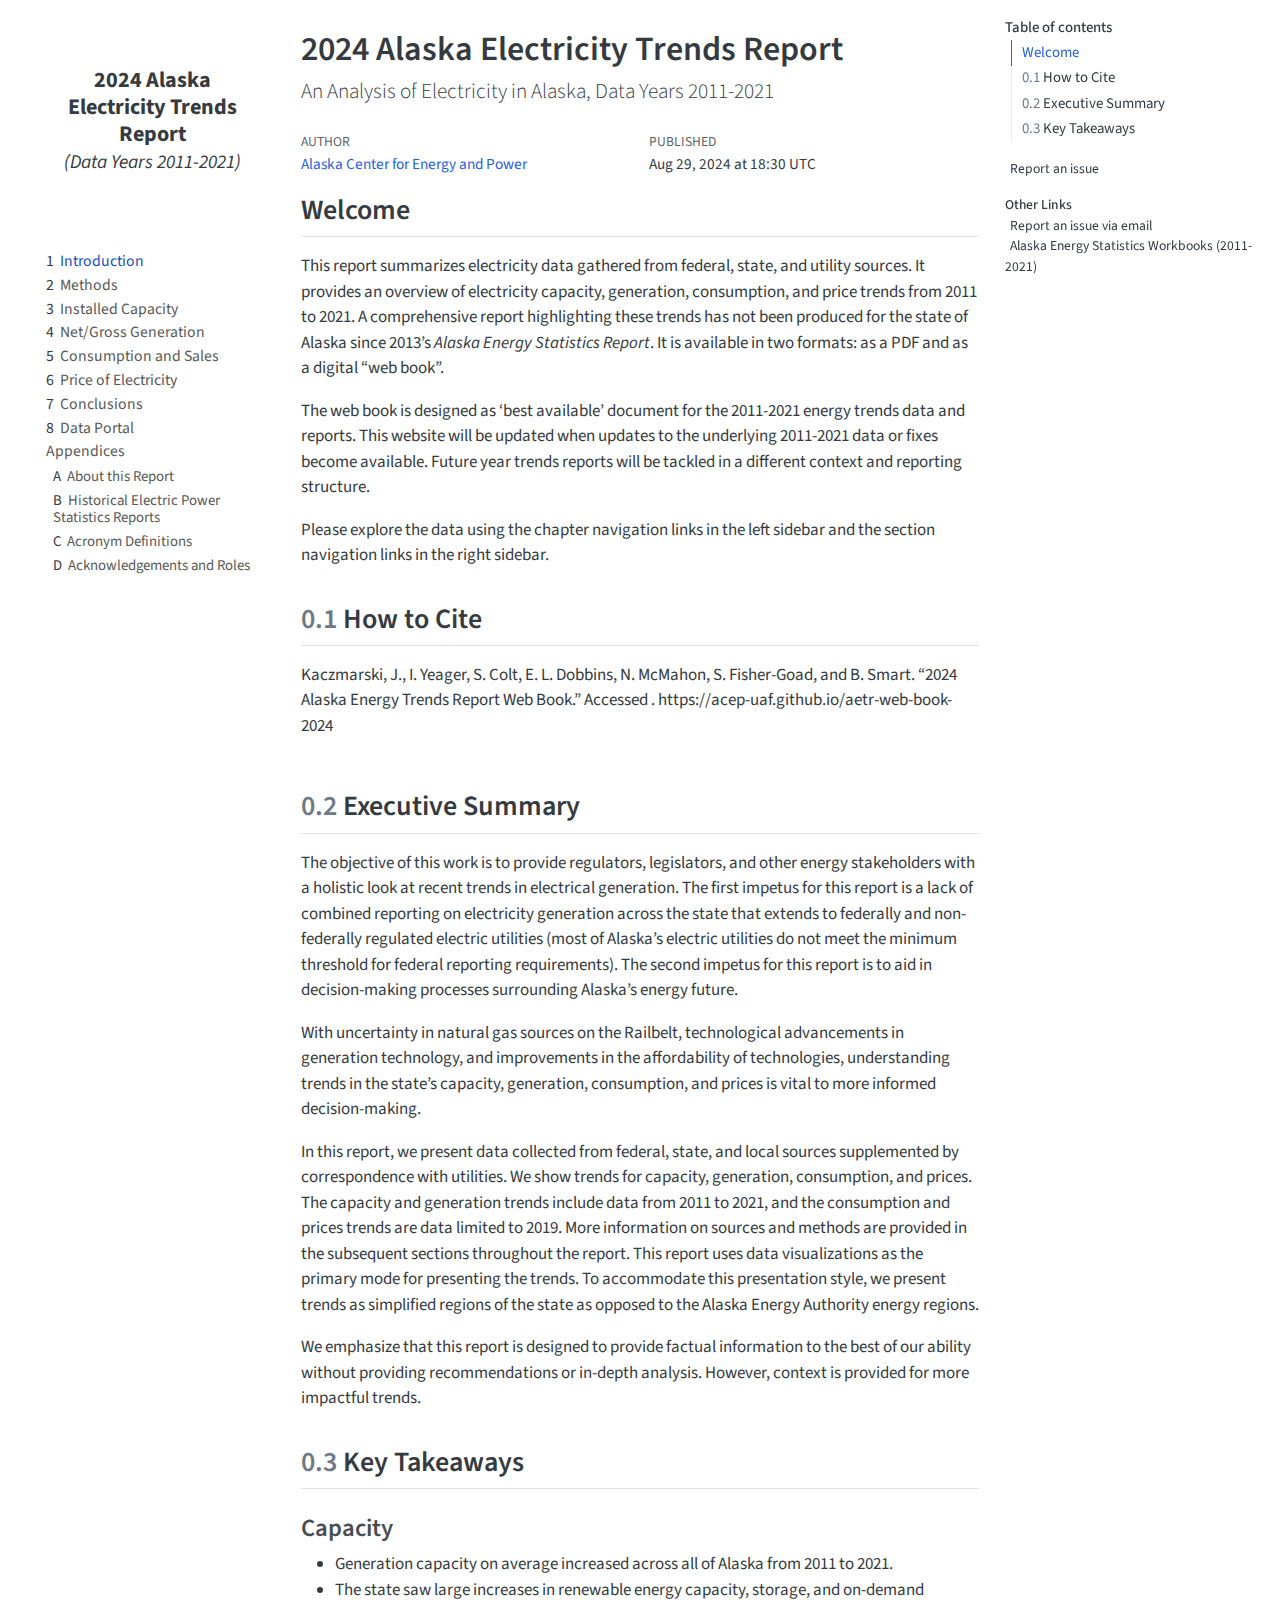
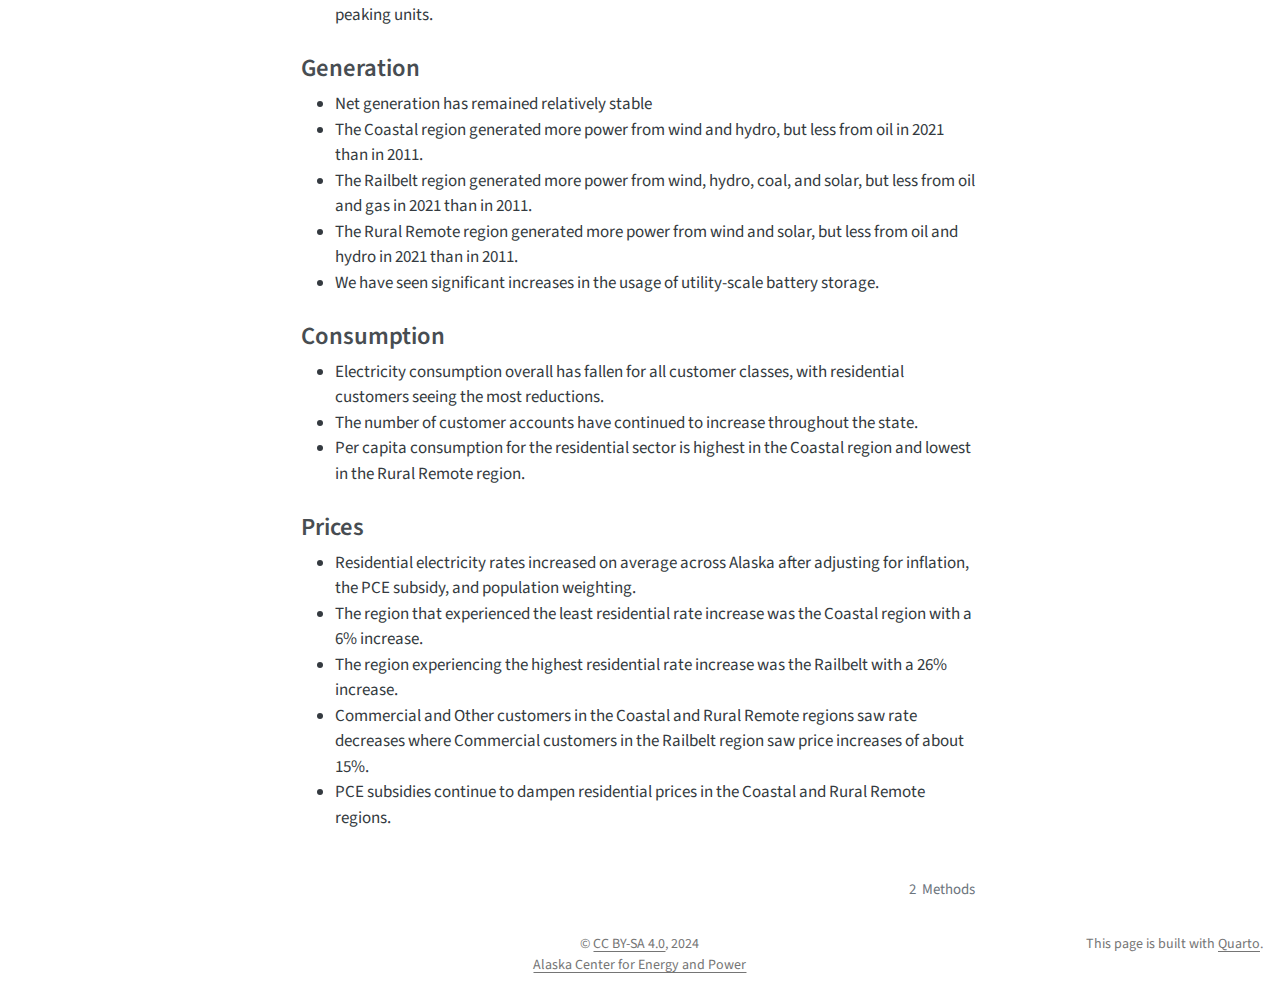
==== index.html @ ed8601ad "Built site for gh-pages" ====
<!DOCTYPE html>
<html xmlns="http://www.w3.org/1999/xhtml" lang="en" xml:lang="en"><head>

<meta charset="utf-8">
<meta name="generator" content="quarto-1.5.57">

<meta name="viewport" content="width=device-width, initial-scale=1.0, user-scalable=yes">

<meta name="author" content="Alaska Center for Energy and Power">

<title>2024 Alaska Electricity Trends Report</title>
<style>
code{white-space: pre-wrap;}
span.smallcaps{font-variant: small-caps;}
div.columns{display: flex; gap: min(4vw, 1.5em);}
div.column{flex: auto; overflow-x: auto;}
div.hanging-indent{margin-left: 1.5em; text-indent: -1.5em;}
ul.task-list{list-style: none;}
ul.task-list li input[type="checkbox"] {
  width: 0.8em;
  margin: 0 0.8em 0.2em -1em; /* quarto-specific, see https://github.com/quarto-dev/quarto-cli/issues/4556 */ 
  vertical-align: middle;
}
/* CSS for syntax highlighting */
pre > code.sourceCode { white-space: pre; position: relative; }
pre > code.sourceCode > span { line-height: 1.25; }
pre > code.sourceCode > span:empty { height: 1.2em; }
.sourceCode { overflow: visible; }
code.sourceCode > span { color: inherit; text-decoration: inherit; }
div.sourceCode { margin: 1em 0; }
pre.sourceCode { margin: 0; }
@media screen {
div.sourceCode { overflow: auto; }
}
@media print {
pre > code.sourceCode { white-space: pre-wrap; }
pre > code.sourceCode > span { display: inline-block; text-indent: -5em; padding-left: 5em; }
}
pre.numberSource code
  { counter-reset: source-line 0; }
pre.numberSource code > span
  { position: relative; left: -4em; counter-increment: source-line; }
pre.numberSource code > span > a:first-child::before
  { content: counter(source-line);
    position: relative; left: -1em; text-align: right; vertical-align: baseline;
    border: none; display: inline-block;
    -webkit-touch-callout: none; -webkit-user-select: none;
    -khtml-user-select: none; -moz-user-select: none;
    -ms-user-select: none; user-select: none;
    padding: 0 4px; width: 4em;
  }
pre.numberSource { margin-left: 3em;  padding-left: 4px; }
div.sourceCode
  {   }
@media screen {
pre > code.sourceCode > span > a:first-child::before { text-decoration: underline; }
}
</style>


<script src="site_libs/quarto-nav/quarto-nav.js"></script>
<script src="site_libs/clipboard/clipboard.min.js"></script>
<script src="site_libs/quarto-search/autocomplete.umd.js"></script>
<script src="site_libs/quarto-search/fuse.min.js"></script>
<script src="site_libs/quarto-search/quarto-search.js"></script>
<meta name="quarto:offset" content="./">
<link href="./methods.html" rel="next">
<script src="site_libs/quarto-html/quarto.js"></script>
<script src="site_libs/quarto-html/popper.min.js"></script>
<script src="site_libs/quarto-html/tippy.umd.min.js"></script>
<script src="site_libs/quarto-html/anchor.min.js"></script>
<link href="site_libs/quarto-html/tippy.css" rel="stylesheet">
<link href="site_libs/quarto-html/quarto-syntax-highlighting.css" rel="stylesheet" id="quarto-text-highlighting-styles">
<script src="site_libs/bootstrap/bootstrap.min.js"></script>
<link href="site_libs/bootstrap/bootstrap-icons.css" rel="stylesheet">
<link href="site_libs/bootstrap/bootstrap.min.css" rel="stylesheet" id="quarto-bootstrap" data-mode="light">
<script id="quarto-search-options" type="application/json">{
  "location": "sidebar",
  "copy-button": false,
  "collapse-after": 3,
  "panel-placement": "start",
  "type": "textbox",
  "limit": 50,
  "keyboard-shortcut": [
    "f",
    "/",
    "s"
  ],
  "show-item-context": false,
  "language": {
    "search-no-results-text": "No results",
    "search-matching-documents-text": "matching documents",
    "search-copy-link-title": "Copy link to search",
    "search-hide-matches-text": "Hide additional matches",
    "search-more-match-text": "more match in this document",
    "search-more-matches-text": "more matches in this document",
    "search-clear-button-title": "Clear",
    "search-text-placeholder": "",
    "search-detached-cancel-button-title": "Cancel",
    "search-submit-button-title": "Submit",
    "search-label": "Search"
  }
}</script>
<script type="module" src="site_libs/quarto-ojs/quarto-ojs-runtime.js"></script>
<link href="site_libs/quarto-ojs/quarto-ojs.css" rel="stylesheet">


<link rel="stylesheet" href="styles.css">
</head>

<body class="nav-sidebar floating">

<div id="quarto-search-results"></div>
  <header id="quarto-header" class="headroom fixed-top">
  <nav class="quarto-secondary-nav">
    <div class="container-fluid d-flex">
      <button type="button" class="quarto-btn-toggle btn" data-bs-toggle="collapse" role="button" data-bs-target=".quarto-sidebar-collapse-item" aria-controls="quarto-sidebar" aria-expanded="false" aria-label="Toggle sidebar navigation" onclick="if (window.quartoToggleHeadroom) { window.quartoToggleHeadroom(); }">
        <i class="bi bi-layout-text-sidebar-reverse"></i>
      </button>
        <nav class="quarto-page-breadcrumbs" aria-label="breadcrumb"><ol class="breadcrumb"><li class="breadcrumb-item"><a href="./index.html"><span class="chapter-number">1</span>&nbsp; <span class="chapter-title">Introduction</span></a></li></ol></nav>
        <a class="flex-grow-1" role="navigation" data-bs-toggle="collapse" data-bs-target=".quarto-sidebar-collapse-item" aria-controls="quarto-sidebar" aria-expanded="false" aria-label="Toggle sidebar navigation" onclick="if (window.quartoToggleHeadroom) { window.quartoToggleHeadroom(); }">      
        </a>
      <button type="button" class="btn quarto-search-button" aria-label="Search" onclick="window.quartoOpenSearch();">
        <i class="bi bi-search"></i>
      </button>
    </div>
  </nav>
</header>
<!-- content -->
<div id="quarto-content" class="quarto-container page-columns page-rows-contents page-layout-article">
<!-- sidebar -->
  <nav id="quarto-sidebar" class="sidebar collapse collapse-horizontal quarto-sidebar-collapse-item sidebar-navigation floating overflow-auto">
    <div class="pt-lg-2 mt-2 text-center sidebar-header sidebar-header-stacked">
      <a href="./index.html" class="sidebar-logo-link">
      <img src="./images/ACEP_gear.png" alt="" class="sidebar-logo py-0 d-lg-inline d-none">
      </a>
    <div class="sidebar-title mb-0 py-0">
      <a href="./"><strong>2024 Alaska Electricity Trends Report</strong><br><small><em>(Data Years 2011-2021)</em></small><br></a> 
        <div class="sidebar-tools-main tools-wide">
    <a href="https://www.uaf.edu/acep/" title="Alaska Center for Energy and Power" class="quarto-navigation-tool px-1" aria-label="Alaska Center for Energy and Power"><i class="bi bi-globe"></i></a>
    <a href="https://github.com/acep-uaf/aetr-web-book-2024" title="Source Code" class="quarto-navigation-tool px-1" aria-label="Source Code"><i class="bi bi-github"></i></a>
    <a href="./2024-Alaska-Electricity-Trends-Report.pdf" title="Download PDF" class="quarto-navigation-tool px-1" aria-label="Download PDF"><i class="bi bi-file-pdf"></i></a>
</div>
    </div>
      </div>
        <div class="mt-2 flex-shrink-0 align-items-center">
        <div class="sidebar-search">
        <div id="quarto-search" class="" title="Search"></div>
        </div>
        </div>
    <div class="sidebar-menu-container"> 
    <ul class="list-unstyled mt-1">
        <li class="sidebar-item">
  <div class="sidebar-item-container"> 
  <a href="./index.html" class="sidebar-item-text sidebar-link active">
 <span class="menu-text"><span class="chapter-number">1</span>&nbsp; <span class="chapter-title">Introduction</span></span></a>
  </div>
</li>
        <li class="sidebar-item">
  <div class="sidebar-item-container"> 
  <a href="./methods.html" class="sidebar-item-text sidebar-link">
 <span class="menu-text"><span class="chapter-number">2</span>&nbsp; <span class="chapter-title">Methods</span></span></a>
  </div>
</li>
        <li class="sidebar-item">
  <div class="sidebar-item-container"> 
  <a href="./capacity.html" class="sidebar-item-text sidebar-link">
 <span class="menu-text"><span class="chapter-number">3</span>&nbsp; <span class="chapter-title">Installed Capacity</span></span></a>
  </div>
</li>
        <li class="sidebar-item">
  <div class="sidebar-item-container"> 
  <a href="./generation.html" class="sidebar-item-text sidebar-link">
 <span class="menu-text"><span class="chapter-number">4</span>&nbsp; <span class="chapter-title">Net/Gross Generation</span></span></a>
  </div>
</li>
        <li class="sidebar-item">
  <div class="sidebar-item-container"> 
  <a href="./consumption.html" class="sidebar-item-text sidebar-link">
 <span class="menu-text"><span class="chapter-number">5</span>&nbsp; <span class="chapter-title">Consumption and Sales</span></span></a>
  </div>
</li>
        <li class="sidebar-item">
  <div class="sidebar-item-container"> 
  <a href="./prices.html" class="sidebar-item-text sidebar-link">
 <span class="menu-text"><span class="chapter-number">6</span>&nbsp; <span class="chapter-title">Price of Electricity</span></span></a>
  </div>
</li>
        <li class="sidebar-item">
  <div class="sidebar-item-container"> 
  <a href="./conclusions.html" class="sidebar-item-text sidebar-link">
 <span class="menu-text"><span class="chapter-number">7</span>&nbsp; <span class="chapter-title">Conclusions</span></span></a>
  </div>
</li>
        <li class="sidebar-item">
  <div class="sidebar-item-container"> 
  <a href="./data.html" class="sidebar-item-text sidebar-link">
 <span class="menu-text"><span class="chapter-number">8</span>&nbsp; <span class="chapter-title">Data Portal</span></span></a>
  </div>
</li>
        <li class="sidebar-item sidebar-item-section">
      <div class="sidebar-item-container"> 
            <a class="sidebar-item-text sidebar-link text-start" data-bs-toggle="collapse" data-bs-target="#quarto-sidebar-section-1" role="navigation" aria-expanded="true">
 <span class="menu-text">Appendices</span></a>
          <a class="sidebar-item-toggle text-start" data-bs-toggle="collapse" data-bs-target="#quarto-sidebar-section-1" role="navigation" aria-expanded="true" aria-label="Toggle section">
            <i class="bi bi-chevron-right ms-2"></i>
          </a> 
      </div>
      <ul id="quarto-sidebar-section-1" class="collapse list-unstyled sidebar-section depth1 show">  
          <li class="sidebar-item">
  <div class="sidebar-item-container"> 
  <a href="./about.html" class="sidebar-item-text sidebar-link">
 <span class="menu-text"><span class="chapter-number">A</span>&nbsp; <span class="chapter-title">About this Report</span></span></a>
  </div>
</li>
          <li class="sidebar-item">
  <div class="sidebar-item-container"> 
  <a href="./historic_reports.html" class="sidebar-item-text sidebar-link">
 <span class="menu-text"><span class="chapter-number">B</span>&nbsp; <span class="chapter-title">Historical Electric Power Statistics Reports</span></span></a>
  </div>
</li>
          <li class="sidebar-item">
  <div class="sidebar-item-container"> 
  <a href="./acronyms.html" class="sidebar-item-text sidebar-link">
 <span class="menu-text"><span class="chapter-number">C</span>&nbsp; <span class="chapter-title">Acronym Definitions</span></span></a>
  </div>
</li>
          <li class="sidebar-item">
  <div class="sidebar-item-container"> 
  <a href="./credits.html" class="sidebar-item-text sidebar-link">
 <span class="menu-text"><span class="chapter-number">D</span>&nbsp; <span class="chapter-title">Acknowledgements and Roles</span></span></a>
  </div>
</li>
      </ul>
  </li>
    </ul>
    </div>
</nav>
<div id="quarto-sidebar-glass" class="quarto-sidebar-collapse-item" data-bs-toggle="collapse" data-bs-target=".quarto-sidebar-collapse-item"></div>
<!-- margin-sidebar -->
    <div id="quarto-margin-sidebar" class="sidebar margin-sidebar">
        <nav id="TOC" role="doc-toc" class="toc-active">
    <h2 id="toc-title">Table of contents</h2>
   
  <ul>
  <li><a href="#welcome" id="toc-welcome" class="nav-link active" data-scroll-target="#welcome">Welcome</a></li>
  <li><a href="#how-to-cite" id="toc-how-to-cite" class="nav-link" data-scroll-target="#how-to-cite"><span class="header-section-number">0.1</span> How to Cite</a></li>
  <li><a href="#executive-summary" id="toc-executive-summary" class="nav-link" data-scroll-target="#executive-summary"><span class="header-section-number">0.2</span> Executive Summary</a></li>
  <li><a href="#key-takeaways" id="toc-key-takeaways" class="nav-link" data-scroll-target="#key-takeaways"><span class="header-section-number">0.3</span> Key Takeaways</a>
  <ul class="collapse">
  <li><a href="#capacity" id="toc-capacity" class="nav-link" data-scroll-target="#capacity">Capacity</a></li>
  <li><a href="#generation" id="toc-generation" class="nav-link" data-scroll-target="#generation">Generation</a></li>
  <li><a href="#consumption" id="toc-consumption" class="nav-link" data-scroll-target="#consumption">Consumption</a></li>
  <li><a href="#prices" id="toc-prices" class="nav-link" data-scroll-target="#prices">Prices</a></li>
  </ul></li>
  </ul>
<div class="toc-actions"><ul><li><a href="https://github.com/acep-uaf/aetr-web-book-2024/issues/new" class="toc-action"><i class="bi bi-github"></i>Report an issue</a></li></ul></div><div class="quarto-other-links"><h2>Other Links</h2><ul><li><a href="mailto:uaf-acep-dcm-support@alaska.edu"><i class="bi bi-envelope-exclamation"></i>Report an issue via email</a></li><li><a href="https://acep-uaf.github.io/ak-energy-statistics-2011_2021/"><i class="bi bi-bi-file-spreadsheet"></i>Alaska Energy Statistics Workbooks (2011-2021)</a></li></ul></div></nav>
    </div>
<!-- main -->
<main class="content" id="quarto-document-content">

<header id="title-block-header" class="quarto-title-block default">
<div class="quarto-title">
<h1 class="title">2024 Alaska Electricity Trends Report</h1>
<p class="subtitle lead">An Analysis of Electricity in Alaska, Data Years 2011-2021</p>
</div>



<div class="quarto-title-meta">

    <div>
    <div class="quarto-title-meta-heading">Author</div>
    <div class="quarto-title-meta-contents">
             <p><a href="https://www.uaf.edu/acep/">Alaska Center for Energy and Power</a> </p>
          </div>
  </div>
    
    <div>
    <div class="quarto-title-meta-heading">Published</div>
    <div class="quarto-title-meta-contents">
      <p class="date">Aug 29, 2024 at 18:30 UTC</p>
    </div>
  </div>
  
    
  </div>
  


</header>


<section id="welcome" class="level2 unnumbered">
<h2 class="unnumbered anchored" data-anchor-id="welcome">Welcome</h2>
<p>This report summarizes electricity data gathered from federal, state, and utility sources. It provides an overview of electricity capacity, generation, consumption, and price trends from 2011 to 2021. A comprehensive report highlighting these trends has not been produced for the state of Alaska since 2013’s <em>Alaska Energy Statistics Report</em>. It is available in two formats: as a PDF and as a digital “web book”.</p>
<p>The web book is designed as ‘best available’ document for the 2011-2021 energy trends data and reports. This website will be updated when updates to the underlying 2011-2021 data or fixes become available. Future year trends reports will be tackled in a different context and reporting structure.</p>
<p>Please explore the data using the chapter navigation links in the left sidebar and the section navigation links in the right sidebar.</p>
</section>
<section id="how-to-cite" class="level2" data-number="0.1">
<h2 data-number="0.1" class="anchored" data-anchor-id="how-to-cite"><span class="header-section-number">0.1</span> How to Cite</h2>
<p>Kaczmarski, J., I. Yeager, S. Colt, E. L. Dobbins, N. McMahon, S. Fisher-Goad, and B. Smart. “2024 Alaska Energy Trends Report Web Book.” Accessed <span><span id="ojs-element-id-1"></span>.</span> https://acep-uaf.github.io/aetr-web-book-2024</p>
<div class="cell">
<div class="sourceCode cell-code hidden" id="cb1" data-startfrom="35" data-source-offset="-24"><pre class="sourceCode js code-with-copy"><code class="sourceCode javascript" style="counter-reset: source-line 34;"><span id="cb1-35"><a href="#cb1-35" aria-hidden="true" tabindex="-1"></a>date <span class="op">=</span> <span class="kw">new</span> <span class="bu">Date</span>()<span class="op">;</span></span>
<span id="cb1-36"><a href="#cb1-36" aria-hidden="true" tabindex="-1"></a>day <span class="op">=</span> date<span class="op">.</span><span class="fu">getDate</span>()<span class="op">;</span></span>
<span id="cb1-37"><a href="#cb1-37" aria-hidden="true" tabindex="-1"></a>month <span class="op">=</span> date<span class="op">.</span><span class="fu">toLocaleString</span>(<span class="st">'default'</span><span class="op">,</span> { <span class="dt">month</span><span class="op">:</span> <span class="st">'long'</span> })<span class="op">;</span></span>
<span id="cb1-38"><a href="#cb1-38" aria-hidden="true" tabindex="-1"></a>year <span class="op">=</span> date<span class="op">.</span><span class="fu">getFullYear</span>()<span class="op">;</span></span>
<span id="cb1-39"><a href="#cb1-39" aria-hidden="true" tabindex="-1"></a>month_2digit <span class="op">=</span> (date<span class="op">.</span><span class="fu">getMonth</span>() <span class="op">+</span> <span class="dv">1</span>)<span class="op">.</span><span class="fu">toString</span>()<span class="op">.</span><span class="fu">padStart</span>(<span class="dv">2</span><span class="op">,</span> <span class="st">"0"</span>)<span class="op">;</span></span>
<span id="cb1-40"><a href="#cb1-40" aria-hidden="true" tabindex="-1"></a>day_2digit   <span class="op">=</span> date<span class="op">.</span><span class="fu">getDate</span>()<span class="op">.</span><span class="fu">toString</span>()<span class="op">.</span><span class="fu">padStart</span>(<span class="dv">2</span><span class="op">,</span> <span class="st">"0"</span>)<span class="op">;</span></span>
<span id="cb1-41"><a href="#cb1-41" aria-hidden="true" tabindex="-1"></a></span>
<span id="cb1-42"><a href="#cb1-42" aria-hidden="true" tabindex="-1"></a>currentDate <span class="op">=</span> <span class="vs">`</span><span class="sc">${</span>month<span class="sc">}</span><span class="vs"> </span><span class="sc">${</span>day<span class="sc">}</span><span class="vs">, </span><span class="sc">${</span>year<span class="sc">}</span><span class="vs">`</span></span>
<span id="cb1-43"><a href="#cb1-43" aria-hidden="true" tabindex="-1"></a></span>
<span id="cb1-44"><a href="#cb1-44" aria-hidden="true" tabindex="-1"></a><span class="co">// build a button</span></span>
<span id="cb1-45"><a href="#cb1-45" aria-hidden="true" tabindex="-1"></a>citation_button <span class="op">=</span> (blob<span class="op">,</span> filename <span class="op">=</span> <span class="st">'test.bib'</span><span class="op">,</span> displayname) <span class="kw">=&gt;</span> {</span>
<span id="cb1-46"><a href="#cb1-46" aria-hidden="true" tabindex="-1"></a>  <span class="kw">const</span> button <span class="op">=</span> DOM<span class="op">.</span><span class="fu">download</span>(</span>
<span id="cb1-47"><a href="#cb1-47" aria-hidden="true" tabindex="-1"></a>    blob<span class="op">,</span></span>
<span id="cb1-48"><a href="#cb1-48" aria-hidden="true" tabindex="-1"></a>    filename<span class="op">,</span></span>
<span id="cb1-49"><a href="#cb1-49" aria-hidden="true" tabindex="-1"></a>    <span class="vs">`</span><span class="sc">${</span>displayname<span class="sc">}</span><span class="vs">`</span></span>
<span id="cb1-50"><a href="#cb1-50" aria-hidden="true" tabindex="-1"></a>  )<span class="op">;</span></span>
<span id="cb1-51"><a href="#cb1-51" aria-hidden="true" tabindex="-1"></a>  <span class="cf">return</span> button<span class="op">;</span></span>
<span id="cb1-52"><a href="#cb1-52" aria-hidden="true" tabindex="-1"></a>}</span>
<span id="cb1-53"><a href="#cb1-53" aria-hidden="true" tabindex="-1"></a></span>
<span id="cb1-54"><a href="#cb1-54" aria-hidden="true" tabindex="-1"></a><span class="co">// BibLaTeX content</span></span>
<span id="cb1-55"><a href="#cb1-55" aria-hidden="true" tabindex="-1"></a>biblatexContent <span class="op">=</span> </span>
<span id="cb1-56"><a href="#cb1-56" aria-hidden="true" tabindex="-1"></a><span class="vs">`@online{aetr_web_book_2024,</span></span>
<span id="cb1-57"><a href="#cb1-57" aria-hidden="true" tabindex="-1"></a><span class="vs">    author = {Jesse Kaczmarski and Ian Yeager and Steve Colt and Elizabeth L. Dobbins and Neil McMahon and Sara Fisher-Goad and Brittany Smart},</span></span>
<span id="cb1-58"><a href="#cb1-58" aria-hidden="true" tabindex="-1"></a><span class="vs">    title = {{2024 Alaska Electricity Trends Report}},</span></span>
<span id="cb1-59"><a href="#cb1-59" aria-hidden="true" tabindex="-1"></a><span class="vs">    year = 2024,</span></span>
<span id="cb1-60"><a href="#cb1-60" aria-hidden="true" tabindex="-1"></a><span class="vs">    url = {https://acep-uaf.github.io/aetr-web-book-2024/},</span></span>
<span id="cb1-61"><a href="#cb1-61" aria-hidden="true" tabindex="-1"></a><span class="vs">    urldate = {</span><span class="sc">${</span>year<span class="sc">}</span><span class="vs">-</span><span class="sc">${</span>month_2digit<span class="sc">}</span><span class="vs">-</span><span class="sc">${</span>day_2digit<span class="sc">}</span><span class="vs">}</span></span>
<span id="cb1-62"><a href="#cb1-62" aria-hidden="true" tabindex="-1"></a><span class="vs">}`</span></span>
<span id="cb1-63"><a href="#cb1-63" aria-hidden="true" tabindex="-1"></a></span>
<span id="cb1-64"><a href="#cb1-64" aria-hidden="true" tabindex="-1"></a>risContent <span class="op">=</span> </span>
<span id="cb1-65"><a href="#cb1-65" aria-hidden="true" tabindex="-1"></a><span class="vs">`TY  - ELEC</span></span>
<span id="cb1-66"><a href="#cb1-66" aria-hidden="true" tabindex="-1"></a><span class="vs">AU  - Kaczmarski,Jesse</span></span>
<span id="cb1-67"><a href="#cb1-67" aria-hidden="true" tabindex="-1"></a><span class="vs">AU  - Yeager,Ian</span></span>
<span id="cb1-68"><a href="#cb1-68" aria-hidden="true" tabindex="-1"></a><span class="vs">AU  - Colt,Steve</span></span>
<span id="cb1-69"><a href="#cb1-69" aria-hidden="true" tabindex="-1"></a><span class="vs">AU  - Dobbins,Elizabeth L.</span></span>
<span id="cb1-70"><a href="#cb1-70" aria-hidden="true" tabindex="-1"></a><span class="vs">AU  - McMahon,Neil</span></span>
<span id="cb1-71"><a href="#cb1-71" aria-hidden="true" tabindex="-1"></a><span class="vs">AU  - Fisher-Goad,Sara</span></span>
<span id="cb1-72"><a href="#cb1-72" aria-hidden="true" tabindex="-1"></a><span class="vs">AU  - Smart,Brittany</span></span>
<span id="cb1-73"><a href="#cb1-73" aria-hidden="true" tabindex="-1"></a><span class="vs">TI  - 2024 Alaska Electricity Trends Report</span></span>
<span id="cb1-74"><a href="#cb1-74" aria-hidden="true" tabindex="-1"></a><span class="vs">PY  - 2024</span></span>
<span id="cb1-75"><a href="#cb1-75" aria-hidden="true" tabindex="-1"></a><span class="vs">DA  - {</span><span class="sc">${</span>year<span class="sc">}</span><span class="vs">-</span><span class="sc">${</span>month_2digit<span class="sc">}</span><span class="vs">-</span><span class="sc">${</span>day_2digit<span class="sc">}</span><span class="vs">}</span></span>
<span id="cb1-76"><a href="#cb1-76" aria-hidden="true" tabindex="-1"></a><span class="vs">UR  - https://acep-uaf.github.io/aetr-web-book-2024/</span></span>
<span id="cb1-77"><a href="#cb1-77" aria-hidden="true" tabindex="-1"></a><span class="vs">N1  - Accessed on </span><span class="sc">${</span>currentDate<span class="sc">}</span></span>
<span id="cb1-78"><a href="#cb1-78" aria-hidden="true" tabindex="-1"></a><span class="vs">ER  -`</span></span>
<span id="cb1-79"><a href="#cb1-79" aria-hidden="true" tabindex="-1"></a></span>
<span id="cb1-80"><a href="#cb1-80" aria-hidden="true" tabindex="-1"></a><span class="co">// Create the blobs</span></span>
<span id="cb1-81"><a href="#cb1-81" aria-hidden="true" tabindex="-1"></a>biblatex_blob <span class="op">=</span> <span class="kw">new</span> <span class="bu">Blob</span>([biblatexContent]<span class="op">,</span> { <span class="dt">type</span><span class="op">:</span> <span class="st">'text/plain'</span> })<span class="op">;</span> </span>
<span id="cb1-82"><a href="#cb1-82" aria-hidden="true" tabindex="-1"></a>ris_blob <span class="op">=</span> <span class="kw">new</span> <span class="bu">Blob</span>([risContent]<span class="op">,</span> { <span class="dt">type</span><span class="op">:</span> <span class="st">'text/plain'</span> })<span class="op">;</span> </span>
<span id="cb1-83"><a href="#cb1-83" aria-hidden="true" tabindex="-1"></a></span>
<span id="cb1-84"><a href="#cb1-84" aria-hidden="true" tabindex="-1"></a><span class="co">// Insert blobs into buttons</span></span>
<span id="cb1-85"><a href="#cb1-85" aria-hidden="true" tabindex="-1"></a><span class="fu">citation_button</span>(biblatex_blob<span class="op">,</span> <span class="st">'aetr_web_book_2024.bib'</span><span class="op">,</span> <span class="st">'BibLaTeX'</span>)<span class="op">;</span></span></code><button title="Copy to Clipboard" class="code-copy-button"><i class="bi"></i></button></pre></div>
<div class="cell-output cell-output-display">
<div>
<div id="ojs-cell-1-1" data-nodetype="declaration">

</div>
</div>
</div>
<div class="cell-output cell-output-display">
<div>
<div id="ojs-cell-1-2" data-nodetype="declaration">

</div>
</div>
</div>
<div class="cell-output cell-output-display">
<div>
<div id="ojs-cell-1-3" data-nodetype="declaration">

</div>
</div>
</div>
<div class="cell-output cell-output-display">
<div>
<div id="ojs-cell-1-4" data-nodetype="declaration">

</div>
</div>
</div>
<div class="cell-output cell-output-display">
<div>
<div id="ojs-cell-1-5" data-nodetype="declaration">

</div>
</div>
</div>
<div class="cell-output cell-output-display">
<div>
<div id="ojs-cell-1-6" data-nodetype="declaration">

</div>
</div>
</div>
<div class="cell-output cell-output-display">
<div>
<div id="ojs-cell-1-7" data-nodetype="declaration">

</div>
</div>
</div>
<div class="cell-output cell-output-display">
<div>
<div id="ojs-cell-1-8" data-nodetype="declaration">

</div>
</div>
</div>
<div class="cell-output cell-output-display">
<div>
<div id="ojs-cell-1-9" data-nodetype="declaration">

</div>
</div>
</div>
<div class="cell-output cell-output-display">
<div>
<div id="ojs-cell-1-10" data-nodetype="declaration">

</div>
</div>
</div>
<div class="cell-output cell-output-display">
<div>
<div id="ojs-cell-1-11" data-nodetype="declaration">

</div>
</div>
</div>
<div class="cell-output cell-output-display">
<div>
<div id="ojs-cell-1-12" data-nodetype="declaration">

</div>
</div>
</div>
<div class="cell-output cell-output-display">
<div>
<div id="ojs-cell-1-13" data-nodetype="expression">

</div>
</div>
</div>
<div class="sourceCode cell-code hidden" id="cb2" data-startfrom="86" data-source-offset="-1525"><pre class="sourceCode js code-with-copy"><code class="sourceCode javascript" style="counter-reset: source-line 85;"><span id="cb2-86"><a href="#cb2-86" aria-hidden="true" tabindex="-1"></a><span class="fu">citation_button</span>(ris_blob<span class="op">,</span> <span class="st">'aetr_web_book_2024.ris'</span><span class="op">,</span> <span class="st">'RIS'</span>)<span class="op">;</span></span></code><button title="Copy to Clipboard" class="code-copy-button"><i class="bi"></i></button></pre></div>
<div class="cell-output cell-output-display">
<div>
<div id="ojs-cell-1-14" data-nodetype="expression">

</div>
</div>
</div>
</div>
</section>
<section id="executive-summary" class="level2" data-number="0.2">
<h2 data-number="0.2" class="anchored" data-anchor-id="executive-summary"><span class="header-section-number">0.2</span> Executive Summary</h2>
<p>The objective of this work is to provide regulators, legislators, and other energy stakeholders with a holistic look at recent trends in electrical generation. The first impetus for this report is a lack of combined reporting on electricity generation across the state that extends to federally and non-federally regulated electric utilities (most of Alaska’s electric utilities do not meet the minimum threshold for federal reporting requirements). The second impetus for this report is to aid in decision-making processes surrounding Alaska’s energy future.</p>
<p>With uncertainty in natural gas sources on the Railbelt, technological advancements in generation technology, and improvements in the affordability of technologies, understanding trends in the state’s capacity, generation, consumption, and prices is vital to more informed decision-making.</p>
<p>In this report, we present data collected from federal, state, and local sources supplemented by correspondence with utilities. We show trends for capacity, generation, consumption, and prices. The capacity and generation trends include data from 2011 to 2021, and the consumption and prices trends are data limited to 2019. More information on sources and methods are provided in the subsequent sections throughout the report. This report uses data visualizations as the primary mode for presenting the trends. To accommodate this presentation style, we present trends as simplified regions of the state as opposed to the Alaska Energy Authority energy regions.</p>
<p>We emphasize that this report is designed to provide factual information to the best of our ability without providing recommendations or in-depth analysis. However, context is provided for more impactful trends.</p>
</section>
<section id="key-takeaways" class="level2" data-number="0.3">
<h2 data-number="0.3" class="anchored" data-anchor-id="key-takeaways"><span class="header-section-number">0.3</span> Key Takeaways</h2>
<section id="capacity" class="level3">
<h3 class="anchored" data-anchor-id="capacity">Capacity</h3>
<ul>
<li>Generation capacity on average increased across all of Alaska from 2011 to 2021.</li>
<li>The state saw large increases in renewable energy capacity, storage, and on-demand peaking units.</li>
</ul>
</section>
<section id="generation" class="level3">
<h3 class="anchored" data-anchor-id="generation">Generation</h3>
<ul>
<li>Net generation has remained relatively stable</li>
<li>The Coastal region generated more power from wind and hydro, but less from oil in 2021 than in 2011.</li>
<li>The Railbelt region generated more power from wind, hydro, coal, and solar, but less from oil and gas in 2021 than in 2011.</li>
<li>The Rural Remote region generated more power from wind and solar, but less from oil and hydro in 2021 than in 2011.</li>
<li>We have seen significant increases in the usage of utility-scale battery storage.</li>
</ul>
</section>
<section id="consumption" class="level3">
<h3 class="anchored" data-anchor-id="consumption">Consumption</h3>
<ul>
<li>Electricity consumption overall has fallen for all customer classes, with residential customers seeing the most reductions.</li>
<li>The number of customer accounts have continued to increase throughout the state.</li>
<li>Per capita consumption for the residential sector is highest in the Coastal region and lowest in the Rural Remote region.</li>
</ul>
</section>
<section id="prices" class="level3">
<h3 class="anchored" data-anchor-id="prices">Prices</h3>
<ul>
<li>Residential electricity rates increased on average across Alaska after adjusting for inflation, the PCE subsidy, and population weighting.</li>
<li>The region that experienced the least residential rate increase was the Coastal region with a 6% increase.</li>
<li>The region experiencing the highest residential rate increase was the Railbelt with a 26% increase.</li>
<li>Commercial and Other customers in the Coastal and Rural Remote regions saw rate decreases where Commercial customers in the Railbelt region saw price increases of about 15%.</li>
<li>PCE subsidies continue to dampen residential prices in the Coastal and Rural Remote regions.</li>
</ul>


<div class="ojs-auto-generated hidden">
<script type="ojs-module-contents">
eyJjb250ZW50cyI6WyAgeyJtZXRob2ROYW1lIjoiaW50ZXJwcmV0IiwiaW5saW5lIjoidHJ1ZSIsInNvdXJjZSI6Imh0bC5odG1sYDxzcGFuPiR7Y3VycmVudERhdGV9PC9zcGFuPmAiLCAiY2VsbE5hbWUiOiJvanMtZWxlbWVudC1pZC0xIn1dfQ==
</script>
</div>
</section>
</section>

</main> <!-- /main -->
<script type="ojs-module-contents">
[base64]
</script>
<script type="module">
if (window.location.protocol === "file:") { alert("The OJS runtime does not work with file:// URLs. Please use a web server to view this document."); }
window._ojs.paths.runtimeToDoc = "../..";
window._ojs.paths.runtimeToRoot = "../..";
window._ojs.paths.docToRoot = "";
window._ojs.selfContained = false;
window._ojs.runtime.interpretFromScriptTags();
</script>
<script id="quarto-html-after-body" type="application/javascript">
window.document.addEventListener("DOMContentLoaded", function (event) {
  const toggleBodyColorMode = (bsSheetEl) => {
    const mode = bsSheetEl.getAttribute("data-mode");
    const bodyEl = window.document.querySelector("body");
    if (mode === "dark") {
      bodyEl.classList.add("quarto-dark");
      bodyEl.classList.remove("quarto-light");
    } else {
      bodyEl.classList.add("quarto-light");
      bodyEl.classList.remove("quarto-dark");
    }
  }
  const toggleBodyColorPrimary = () => {
    const bsSheetEl = window.document.querySelector("link#quarto-bootstrap");
    if (bsSheetEl) {
      toggleBodyColorMode(bsSheetEl);
    }
  }
  toggleBodyColorPrimary();  
  const icon = "";
  const anchorJS = new window.AnchorJS();
  anchorJS.options = {
    placement: 'right',
    icon: icon
  };
  anchorJS.add('.anchored');
  const isCodeAnnotation = (el) => {
    for (const clz of el.classList) {
      if (clz.startsWith('code-annotation-')) {                     
        return true;
      }
    }
    return false;
  }
  const onCopySuccess = function(e) {
    // button target
    const button = e.trigger;
    // don't keep focus
    button.blur();
    // flash "checked"
    button.classList.add('code-copy-button-checked');
    var currentTitle = button.getAttribute("title");
    button.setAttribute("title", "Copied!");
    let tooltip;
    if (window.bootstrap) {
      button.setAttribute("data-bs-toggle", "tooltip");
      button.setAttribute("data-bs-placement", "left");
      button.setAttribute("data-bs-title", "Copied!");
      tooltip = new bootstrap.Tooltip(button, 
        { trigger: "manual", 
          customClass: "code-copy-button-tooltip",
          offset: [0, -8]});
      tooltip.show();    
    }
    setTimeout(function() {
      if (tooltip) {
        tooltip.hide();
        button.removeAttribute("data-bs-title");
        button.removeAttribute("data-bs-toggle");
        button.removeAttribute("data-bs-placement");
      }
      button.setAttribute("title", currentTitle);
      button.classList.remove('code-copy-button-checked');
    }, 1000);
    // clear code selection
    e.clearSelection();
  }
  const getTextToCopy = function(trigger) {
      const codeEl = trigger.previousElementSibling.cloneNode(true);
      for (const childEl of codeEl.children) {
        if (isCodeAnnotation(childEl)) {
          childEl.remove();
        }
      }
      return codeEl.innerText;
  }
  const clipboard = new window.ClipboardJS('.code-copy-button:not([data-in-quarto-modal])', {
    text: getTextToCopy
  });
  clipboard.on('success', onCopySuccess);
  if (window.document.getElementById('quarto-embedded-source-code-modal')) {
    // For code content inside modals, clipBoardJS needs to be initialized with a container option
    // TODO: Check when it could be a function (https://github.com/zenorocha/clipboard.js/issues/860)
    const clipboardModal = new window.ClipboardJS('.code-copy-button[data-in-quarto-modal]', {
      text: getTextToCopy,
      container: window.document.getElementById('quarto-embedded-source-code-modal')
    });
    clipboardModal.on('success', onCopySuccess);
  }
    var localhostRegex = new RegExp(/^(?:http|https):\/\/localhost\:?[0-9]*\//);
    var mailtoRegex = new RegExp(/^mailto:/);
      var filterRegex = new RegExp("https:\/\/acep-uaf\.github\.io\/aetr-web-book-2024\/");
    var isInternal = (href) => {
        return filterRegex.test(href) || localhostRegex.test(href) || mailtoRegex.test(href);
    }
    // Inspect non-navigation links and adorn them if external
 	var links = window.document.querySelectorAll('a[href]:not(.nav-link):not(.navbar-brand):not(.toc-action):not(.sidebar-link):not(.sidebar-item-toggle):not(.pagination-link):not(.no-external):not([aria-hidden]):not(.dropdown-item):not(.quarto-navigation-tool):not(.about-link)');
    for (var i=0; i<links.length; i++) {
      const link = links[i];
      if (!isInternal(link.href)) {
        // undo the damage that might have been done by quarto-nav.js in the case of
        // links that we want to consider external
        if (link.dataset.originalHref !== undefined) {
          link.href = link.dataset.originalHref;
        }
      }
    }
  function tippyHover(el, contentFn, onTriggerFn, onUntriggerFn) {
    const config = {
      allowHTML: true,
      maxWidth: 500,
      delay: 100,
      arrow: false,
      appendTo: function(el) {
          return el.parentElement;
      },
      interactive: true,
      interactiveBorder: 10,
      theme: 'quarto',
      placement: 'bottom-start',
    };
    if (contentFn) {
      config.content = contentFn;
    }
    if (onTriggerFn) {
      config.onTrigger = onTriggerFn;
    }
    if (onUntriggerFn) {
      config.onUntrigger = onUntriggerFn;
    }
    window.tippy(el, config); 
  }
  const noterefs = window.document.querySelectorAll('a[role="doc-noteref"]');
  for (var i=0; i<noterefs.length; i++) {
    const ref = noterefs[i];
    tippyHover(ref, function() {
      // use id or data attribute instead here
      let href = ref.getAttribute('data-footnote-href') || ref.getAttribute('href');
      try { href = new URL(href).hash; } catch {}
      const id = href.replace(/^#\/?/, "");
      const note = window.document.getElementById(id);
      if (note) {
        return note.innerHTML;
      } else {
        return "";
      }
    });
  }
  const xrefs = window.document.querySelectorAll('a.quarto-xref');
  const processXRef = (id, note) => {
    // Strip column container classes
    const stripColumnClz = (el) => {
      el.classList.remove("page-full", "page-columns");
      if (el.children) {
        for (const child of el.children) {
          stripColumnClz(child);
        }
      }
    }
    stripColumnClz(note)
    if (id === null || id.startsWith('sec-')) {
      // Special case sections, only their first couple elements
      const container = document.createElement("div");
      if (note.children && note.children.length > 2) {
        container.appendChild(note.children[0].cloneNode(true));
        for (let i = 1; i < note.children.length; i++) {
          const child = note.children[i];
          if (child.tagName === "P" && child.innerText === "") {
            continue;
          } else {
            container.appendChild(child.cloneNode(true));
            break;
          }
        }
        if (window.Quarto?.typesetMath) {
          window.Quarto.typesetMath(container);
        }
        return container.innerHTML
      } else {
        if (window.Quarto?.typesetMath) {
          window.Quarto.typesetMath(note);
        }
        return note.innerHTML;
      }
    } else {
      // Remove any anchor links if they are present
      const anchorLink = note.querySelector('a.anchorjs-link');
      if (anchorLink) {
        anchorLink.remove();
      }
      if (window.Quarto?.typesetMath) {
        window.Quarto.typesetMath(note);
      }
      // TODO in 1.5, we should make sure this works without a callout special case
      if (note.classList.contains("callout")) {
        return note.outerHTML;
      } else {
        return note.innerHTML;
      }
    }
  }
  for (var i=0; i<xrefs.length; i++) {
    const xref = xrefs[i];
    tippyHover(xref, undefined, function(instance) {
      instance.disable();
      let url = xref.getAttribute('href');
      let hash = undefined; 
      if (url.startsWith('#')) {
        hash = url;
      } else {
        try { hash = new URL(url).hash; } catch {}
      }
      if (hash) {
        const id = hash.replace(/^#\/?/, "");
        const note = window.document.getElementById(id);
        if (note !== null) {
          try {
            const html = processXRef(id, note.cloneNode(true));
            instance.setContent(html);
          } finally {
            instance.enable();
            instance.show();
          }
        } else {
          // See if we can fetch this
          fetch(url.split('#')[0])
          .then(res => res.text())
          .then(html => {
            const parser = new DOMParser();
            const htmlDoc = parser.parseFromString(html, "text/html");
            const note = htmlDoc.getElementById(id);
            if (note !== null) {
              const html = processXRef(id, note);
              instance.setContent(html);
            } 
          }).finally(() => {
            instance.enable();
            instance.show();
          });
        }
      } else {
        // See if we can fetch a full url (with no hash to target)
        // This is a special case and we should probably do some content thinning / targeting
        fetch(url)
        .then(res => res.text())
        .then(html => {
          const parser = new DOMParser();
          const htmlDoc = parser.parseFromString(html, "text/html");
          const note = htmlDoc.querySelector('main.content');
          if (note !== null) {
            // This should only happen for chapter cross references
            // (since there is no id in the URL)
            // remove the first header
            if (note.children.length > 0 && note.children[0].tagName === "HEADER") {
              note.children[0].remove();
            }
            const html = processXRef(null, note);
            instance.setContent(html);
          } 
        }).finally(() => {
          instance.enable();
          instance.show();
        });
      }
    }, function(instance) {
    });
  }
      let selectedAnnoteEl;
      const selectorForAnnotation = ( cell, annotation) => {
        let cellAttr = 'data-code-cell="' + cell + '"';
        let lineAttr = 'data-code-annotation="' +  annotation + '"';
        const selector = 'span[' + cellAttr + '][' + lineAttr + ']';
        return selector;
      }
      const selectCodeLines = (annoteEl) => {
        const doc = window.document;
        const targetCell = annoteEl.getAttribute("data-target-cell");
        const targetAnnotation = annoteEl.getAttribute("data-target-annotation");
        const annoteSpan = window.document.querySelector(selectorForAnnotation(targetCell, targetAnnotation));
        const lines = annoteSpan.getAttribute("data-code-lines").split(",");
        const lineIds = lines.map((line) => {
          return targetCell + "-" + line;
        })
        let top = null;
        let height = null;
        let parent = null;
        if (lineIds.length > 0) {
            //compute the position of the single el (top and bottom and make a div)
            const el = window.document.getElementById(lineIds[0]);
            top = el.offsetTop;
            height = el.offsetHeight;
            parent = el.parentElement.parentElement;
          if (lineIds.length > 1) {
            const lastEl = window.document.getElementById(lineIds[lineIds.length - 1]);
            const bottom = lastEl.offsetTop + lastEl.offsetHeight;
            height = bottom - top;
          }
          if (top !== null && height !== null && parent !== null) {
            // cook up a div (if necessary) and position it 
            let div = window.document.getElementById("code-annotation-line-highlight");
            if (div === null) {
              div = window.document.createElement("div");
              div.setAttribute("id", "code-annotation-line-highlight");
              div.style.position = 'absolute';
              parent.appendChild(div);
            }
            div.style.top = top - 2 + "px";
            div.style.height = height + 4 + "px";
            div.style.left = 0;
            let gutterDiv = window.document.getElementById("code-annotation-line-highlight-gutter");
            if (gutterDiv === null) {
              gutterDiv = window.document.createElement("div");
              gutterDiv.setAttribute("id", "code-annotation-line-highlight-gutter");
              gutterDiv.style.position = 'absolute';
              const codeCell = window.document.getElementById(targetCell);
              const gutter = codeCell.querySelector('.code-annotation-gutter');
              gutter.appendChild(gutterDiv);
            }
            gutterDiv.style.top = top - 2 + "px";
            gutterDiv.style.height = height + 4 + "px";
          }
          selectedAnnoteEl = annoteEl;
        }
      };
      const unselectCodeLines = () => {
        const elementsIds = ["code-annotation-line-highlight", "code-annotation-line-highlight-gutter"];
        elementsIds.forEach((elId) => {
          const div = window.document.getElementById(elId);
          if (div) {
            div.remove();
          }
        });
        selectedAnnoteEl = undefined;
      };
        // Handle positioning of the toggle
    window.addEventListener(
      "resize",
      throttle(() => {
        elRect = undefined;
        if (selectedAnnoteEl) {
          selectCodeLines(selectedAnnoteEl);
        }
      }, 10)
    );
    function throttle(fn, ms) {
    let throttle = false;
    let timer;
      return (...args) => {
        if(!throttle) { // first call gets through
            fn.apply(this, args);
            throttle = true;
        } else { // all the others get throttled
            if(timer) clearTimeout(timer); // cancel #2
            timer = setTimeout(() => {
              fn.apply(this, args);
              timer = throttle = false;
            }, ms);
        }
      };
    }
      // Attach click handler to the DT
      const annoteDls = window.document.querySelectorAll('dt[data-target-cell]');
      for (const annoteDlNode of annoteDls) {
        annoteDlNode.addEventListener('click', (event) => {
          const clickedEl = event.target;
          if (clickedEl !== selectedAnnoteEl) {
            unselectCodeLines();
            const activeEl = window.document.querySelector('dt[data-target-cell].code-annotation-active');
            if (activeEl) {
              activeEl.classList.remove('code-annotation-active');
            }
            selectCodeLines(clickedEl);
            clickedEl.classList.add('code-annotation-active');
          } else {
            // Unselect the line
            unselectCodeLines();
            clickedEl.classList.remove('code-annotation-active');
          }
        });
      }
  const findCites = (el) => {
    const parentEl = el.parentElement;
    if (parentEl) {
      const cites = parentEl.dataset.cites;
      if (cites) {
        return {
          el,
          cites: cites.split(' ')
        };
      } else {
        return findCites(el.parentElement)
      }
    } else {
      return undefined;
    }
  };
  var bibliorefs = window.document.querySelectorAll('a[role="doc-biblioref"]');
  for (var i=0; i<bibliorefs.length; i++) {
    const ref = bibliorefs[i];
    const citeInfo = findCites(ref);
    if (citeInfo) {
      tippyHover(citeInfo.el, function() {
        var popup = window.document.createElement('div');
        citeInfo.cites.forEach(function(cite) {
          var citeDiv = window.document.createElement('div');
          citeDiv.classList.add('hanging-indent');
          citeDiv.classList.add('csl-entry');
          var biblioDiv = window.document.getElementById('ref-' + cite);
          if (biblioDiv) {
            citeDiv.innerHTML = biblioDiv.innerHTML;
          }
          popup.appendChild(citeDiv);
        });
        return popup.innerHTML;
      });
    }
  }
});
</script>
<nav class="page-navigation">
  <div class="nav-page nav-page-previous">
  </div>
  <div class="nav-page nav-page-next">
      <a href="./methods.html" class="pagination-link" aria-label="Methods">
        <span class="nav-page-text"><span class="chapter-number">2</span>&nbsp; <span class="chapter-title">Methods</span></span> <i class="bi bi-arrow-right-short"></i>
      </a>
  </div>
</nav>
</div> <!-- /content -->
<footer class="footer">
  <div class="nav-footer">
    <div class="nav-footer-left">
      &nbsp;
    </div>   
    <div class="nav-footer-center">
<p>© <a href="https://github.com/acep-uaf/aetr-web-book-2024/blob/main/LICENSE.md">CC BY-SA 4.0</a>, 2024<br> <a href="https://www.uaf.edu/acep/">Alaska Center for Energy and Power</a></p>
<div class="toc-actions d-sm-block d-md-none"><ul><li><a href="https://github.com/acep-uaf/aetr-web-book-2024/issues/new" class="toc-action"><i class="bi bi-github"></i>Report an issue</a></li></ul></div></div>
    <div class="nav-footer-right">
<p>This page is built with <a href="https://quarto.org/">Quarto</a>.</p>
</div>
  </div>
</footer>




</body></html>
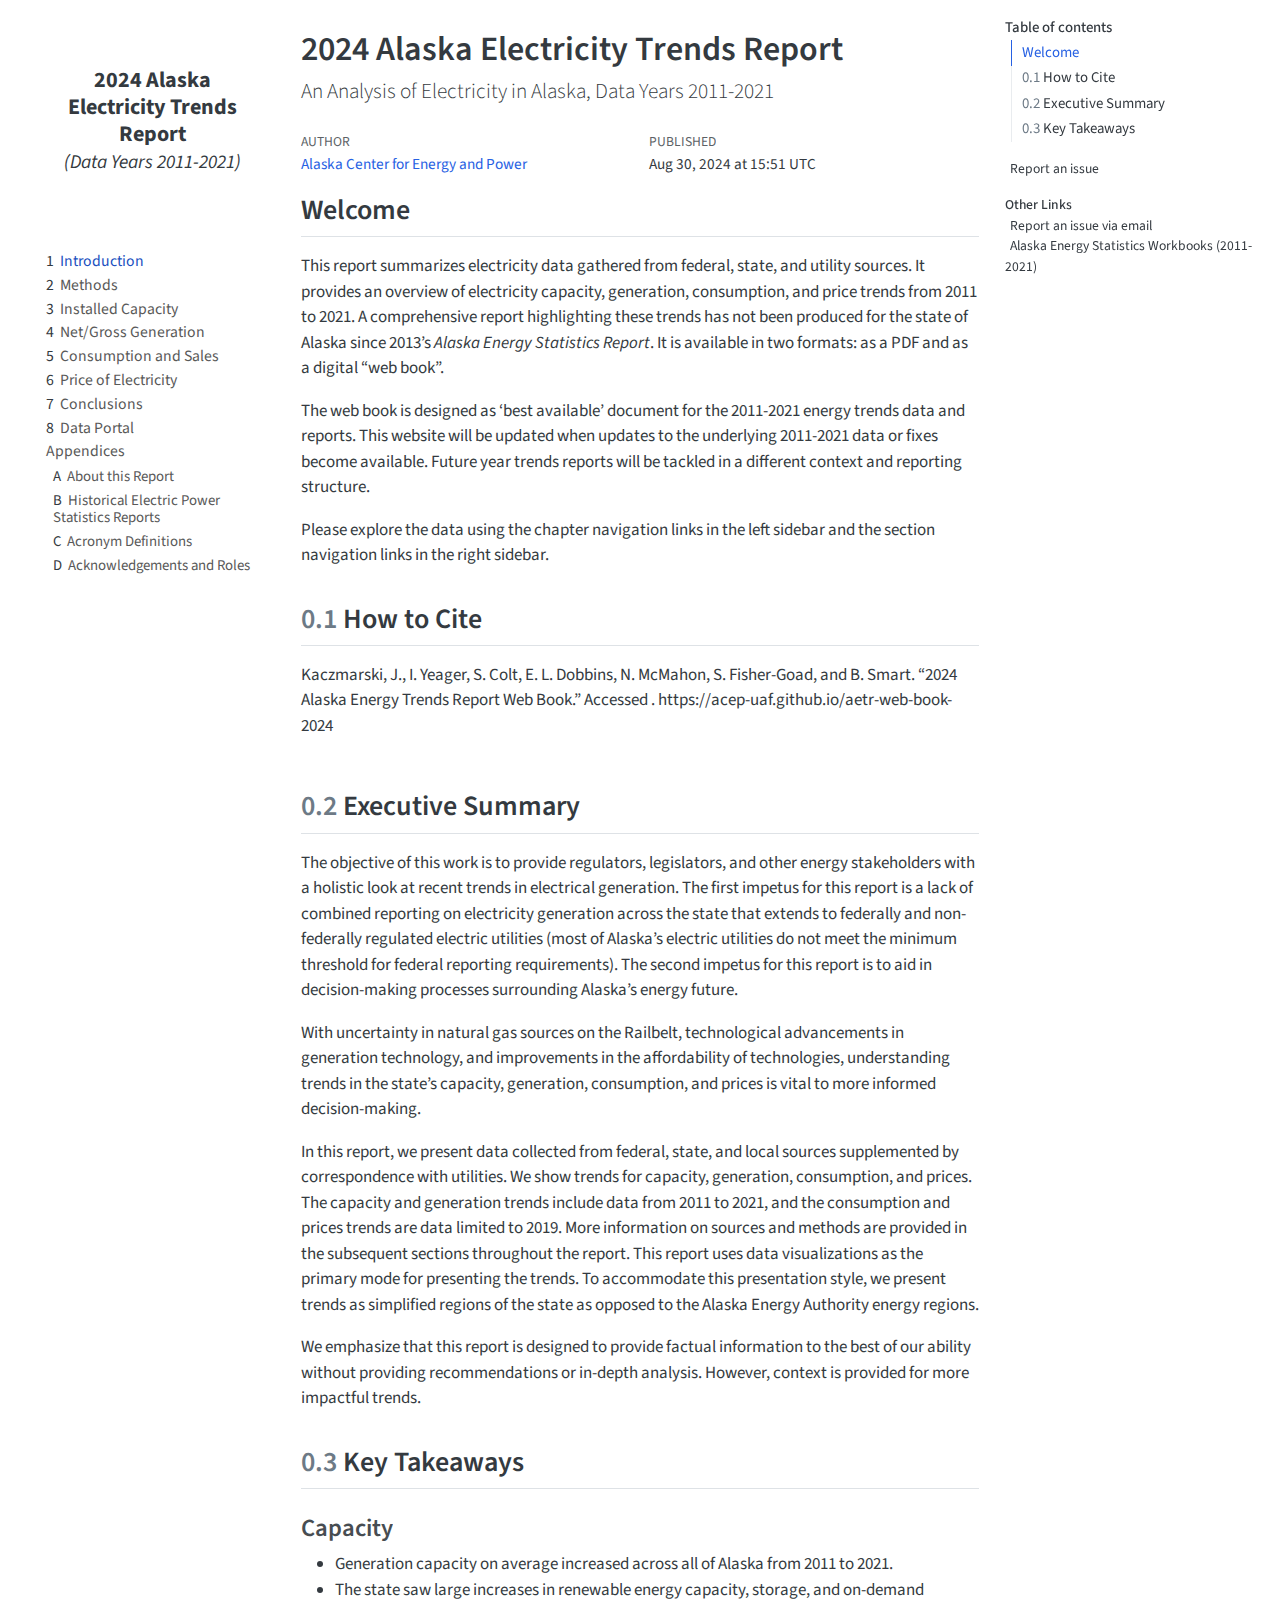
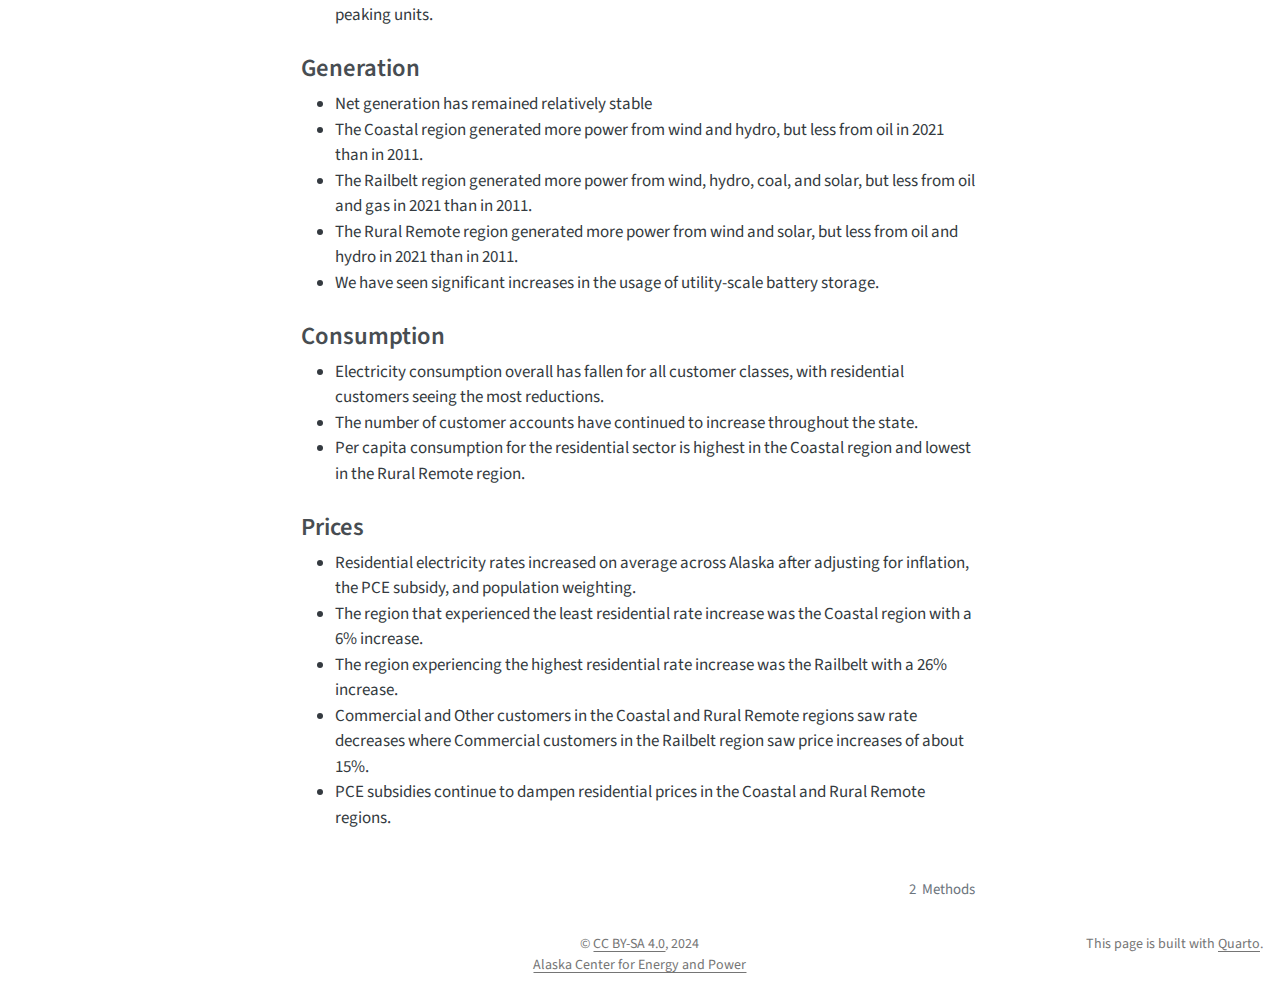
==== commit 9c96be7b: "Built site for gh-pages" ====
--- a/index.html
+++ b/index.html
@@ -279,7 +279,7 @@
     <div>
     <div class="quarto-title-meta-heading">Published</div>
     <div class="quarto-title-meta-contents">
-      <p class="date">Aug 29, 2024 at 18:30 UTC</p>
+      <p class="date">Aug 30, 2024 at 15:51 UTC</p>
     </div>
   </div>
   
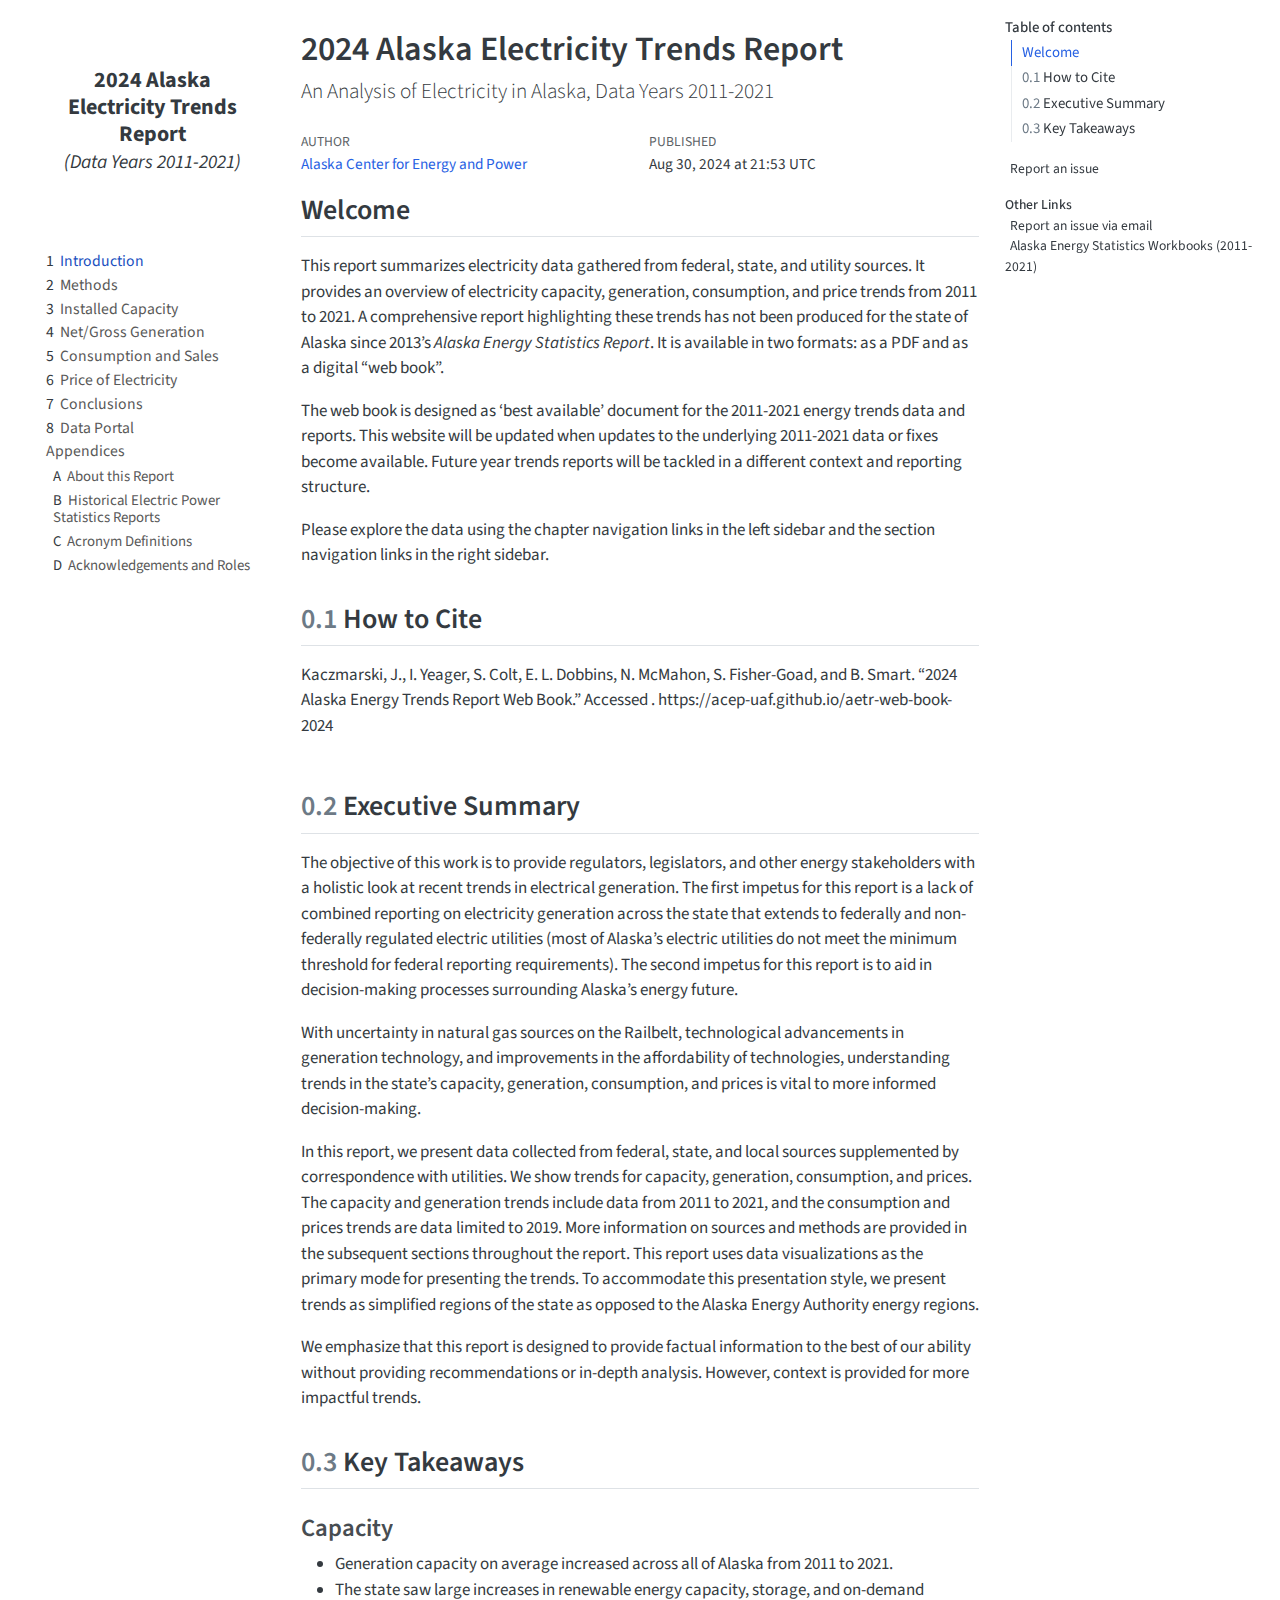
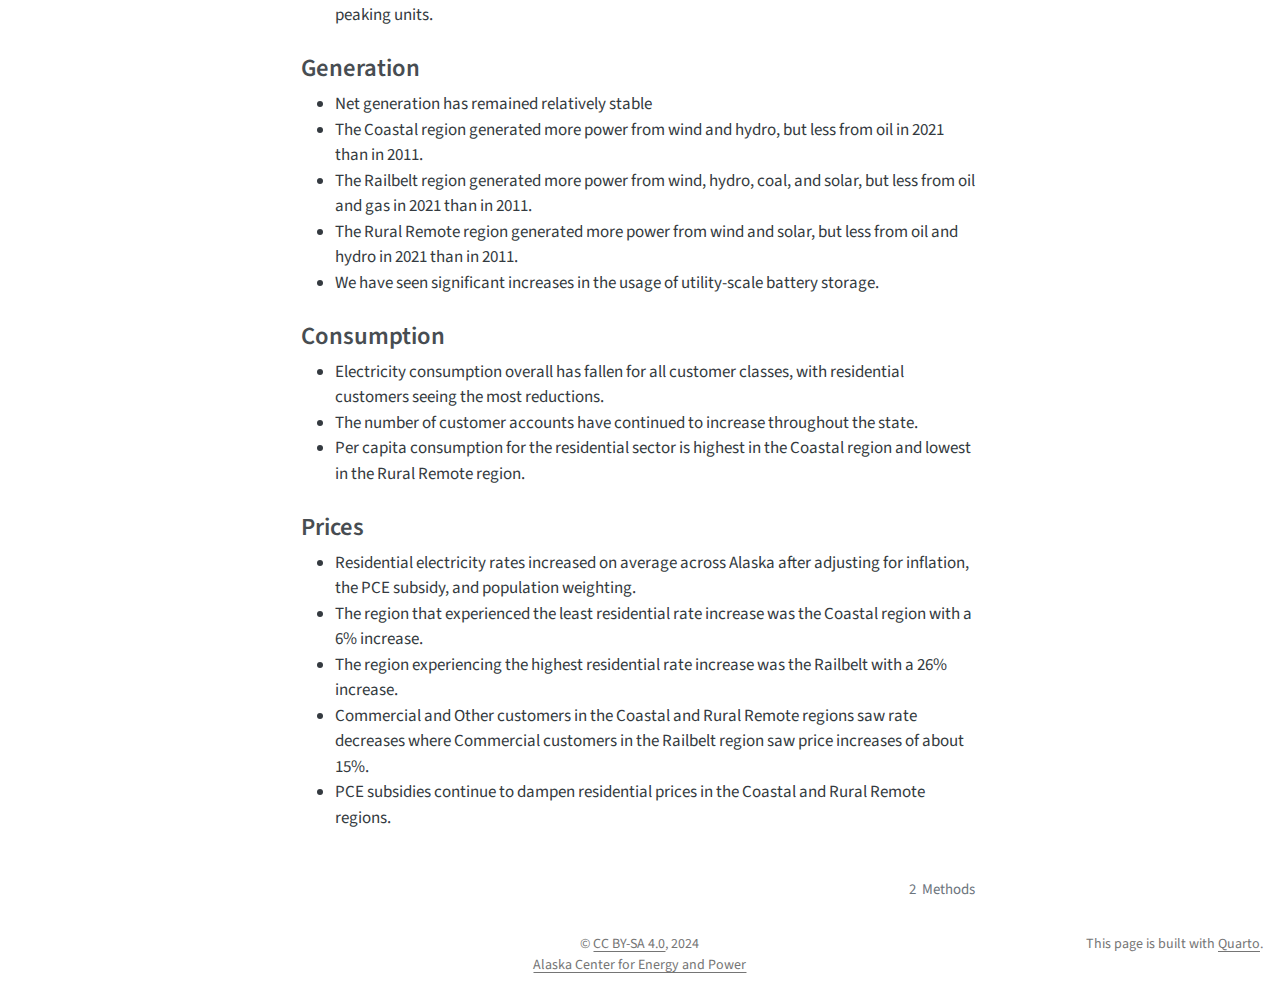
==== commit 6c297a17: "Built site for gh-pages" ====
--- a/index.html
+++ b/index.html
@@ -279,7 +279,7 @@
     <div>
     <div class="quarto-title-meta-heading">Published</div>
     <div class="quarto-title-meta-contents">
-      <p class="date">Aug 30, 2024 at 15:51 UTC</p>
+      <p class="date">Aug 30, 2024 at 21:53 UTC</p>
     </div>
   </div>
   
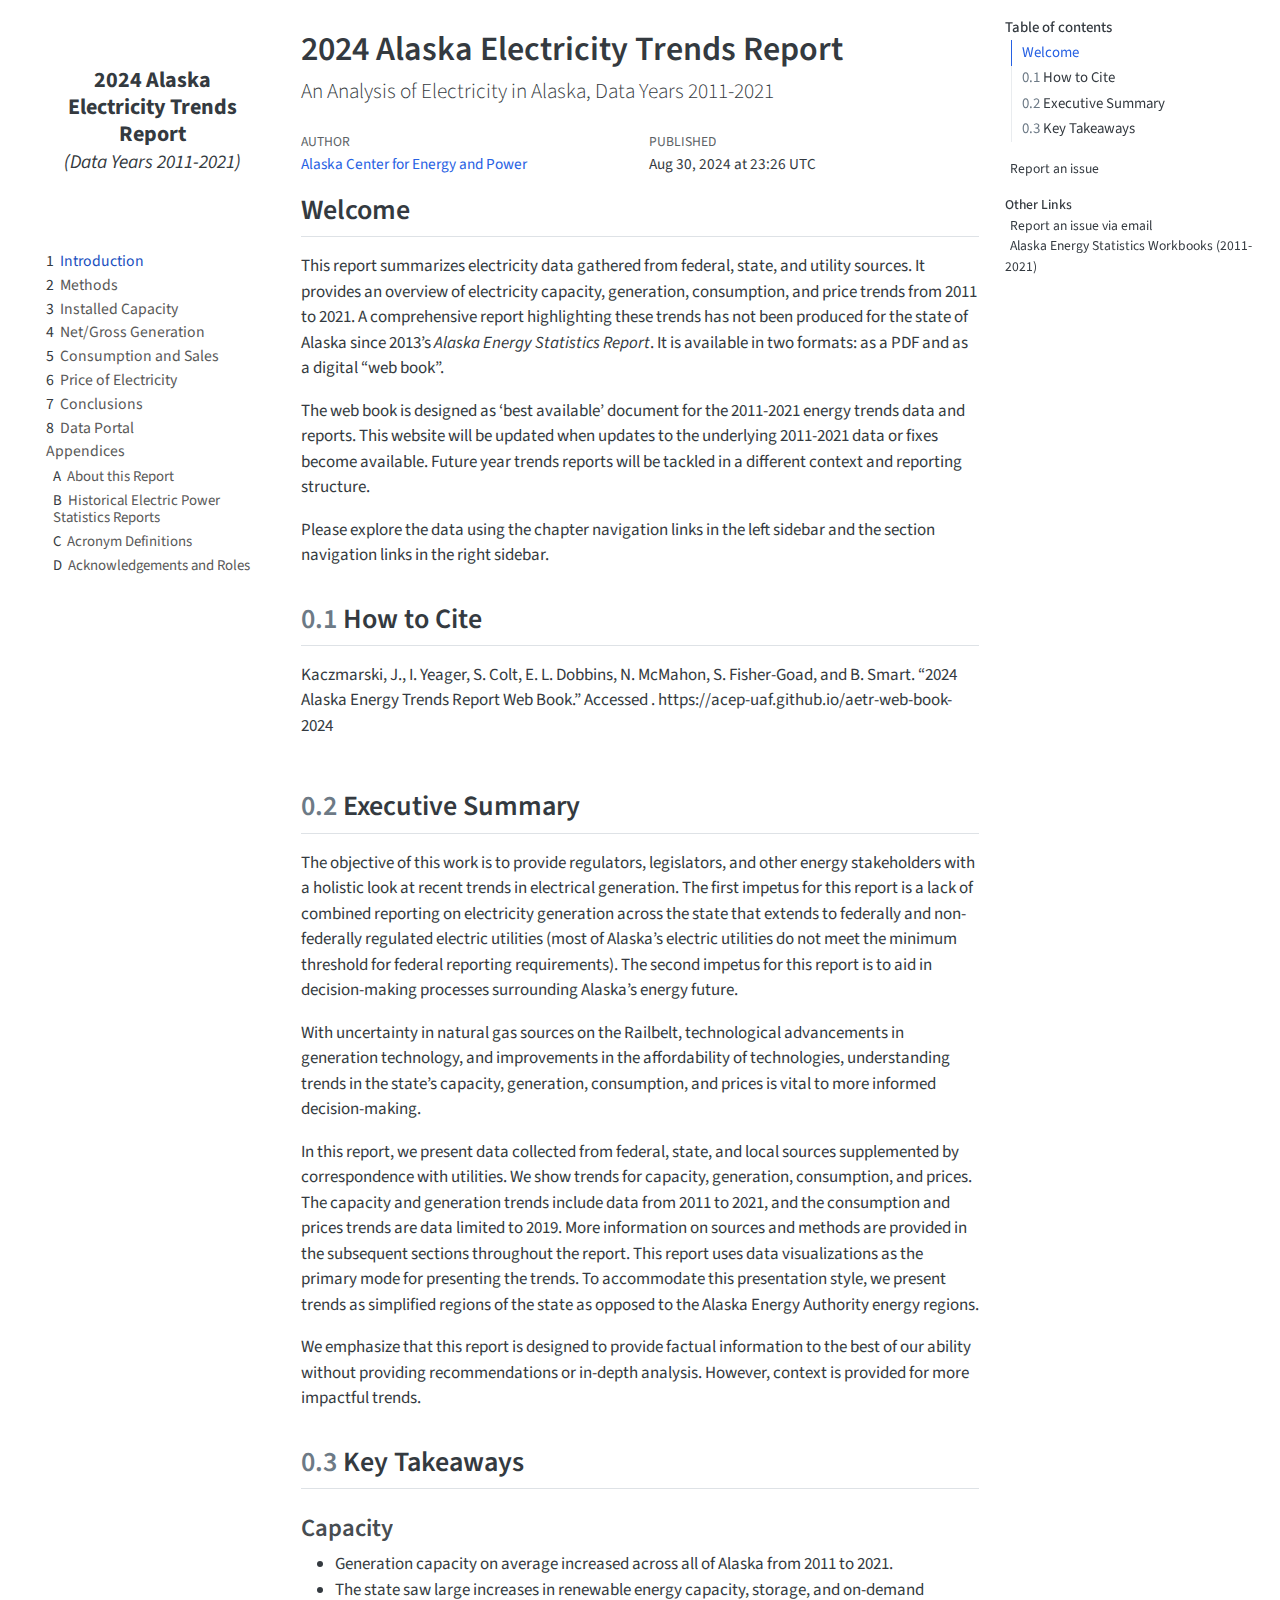
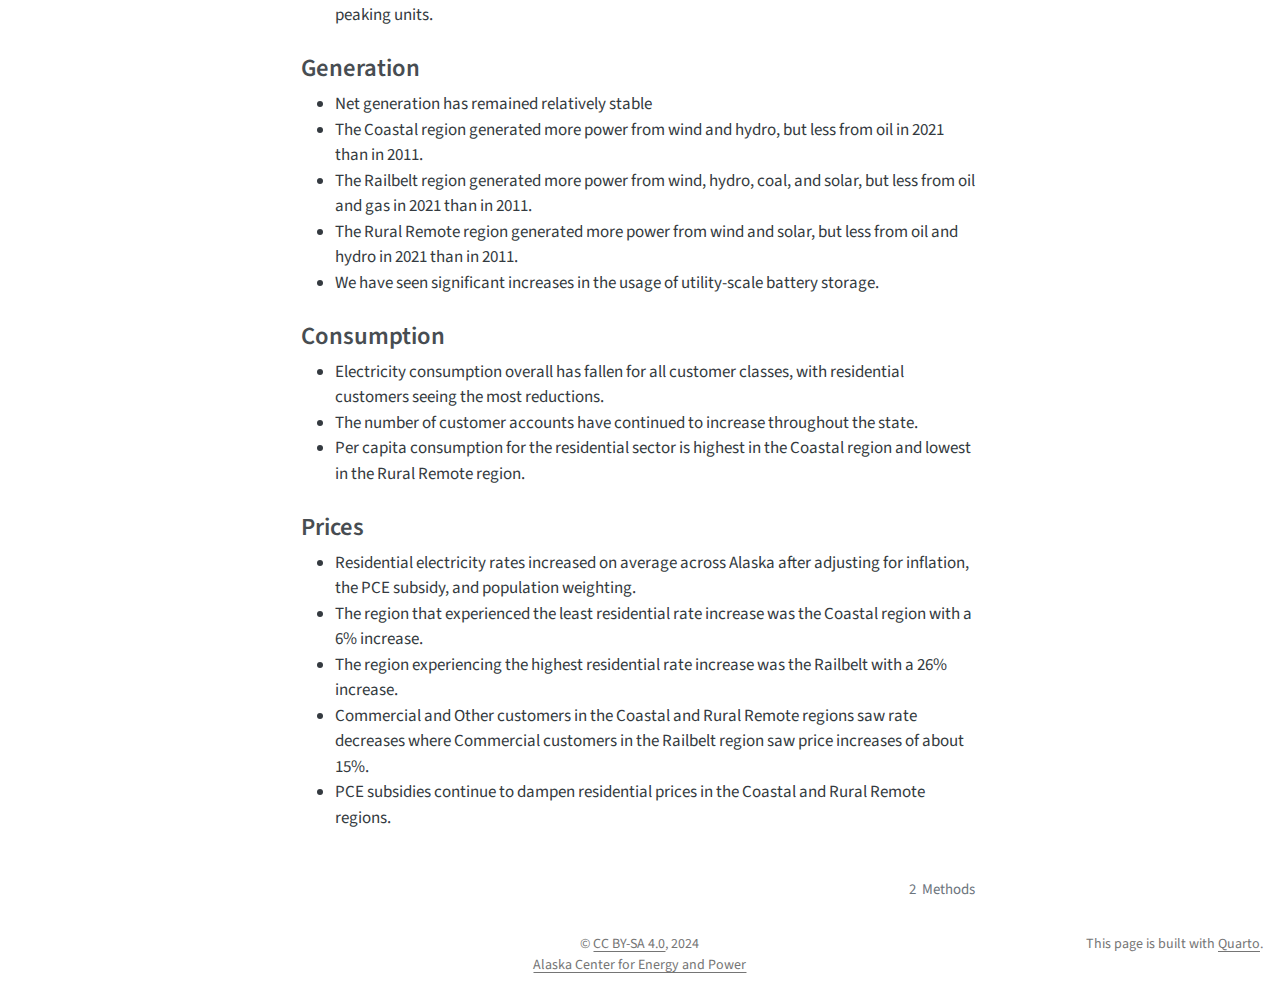
==== commit caa100fd: "Built site for gh-pages" ====
--- a/index.html
+++ b/index.html
@@ -279,7 +279,7 @@
     <div>
     <div class="quarto-title-meta-heading">Published</div>
     <div class="quarto-title-meta-contents">
-      <p class="date">Aug 30, 2024 at 21:53 UTC</p>
+      <p class="date">Aug 30, 2024 at 23:26 UTC</p>
     </div>
   </div>
   
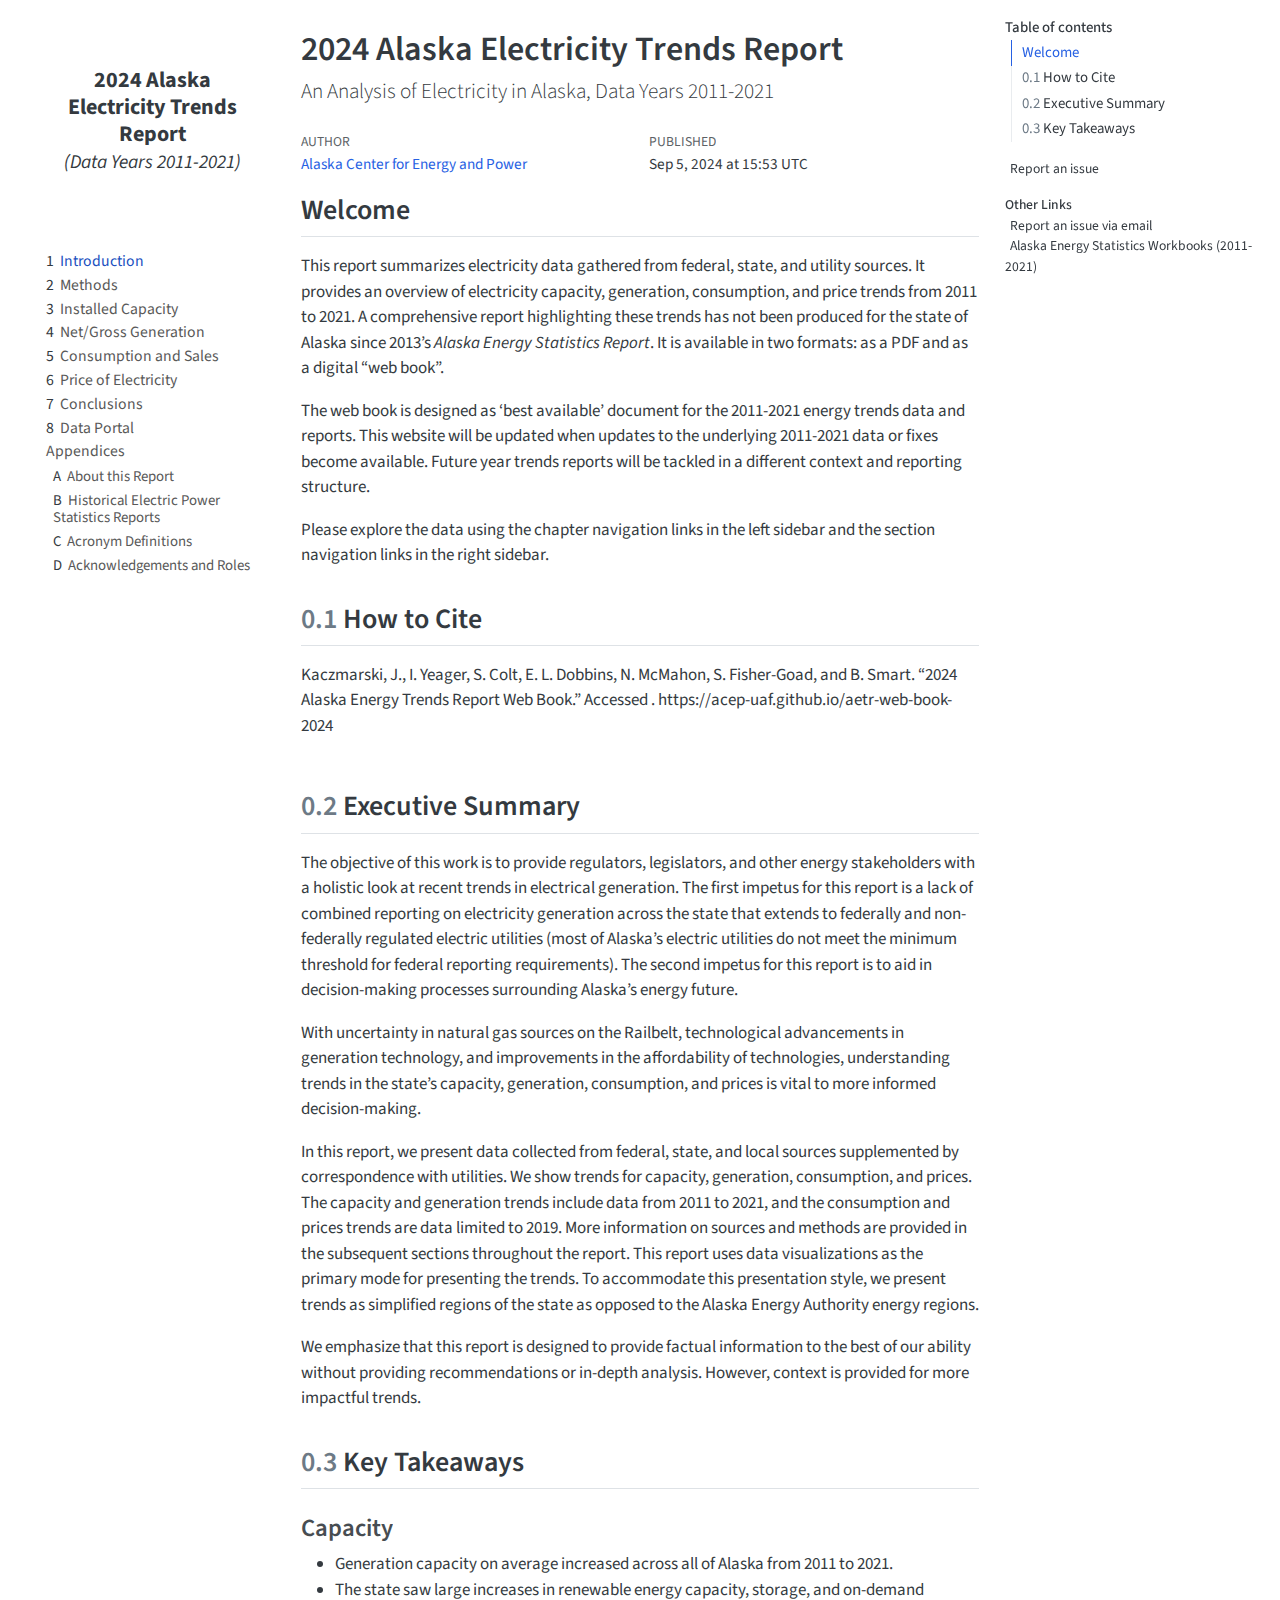
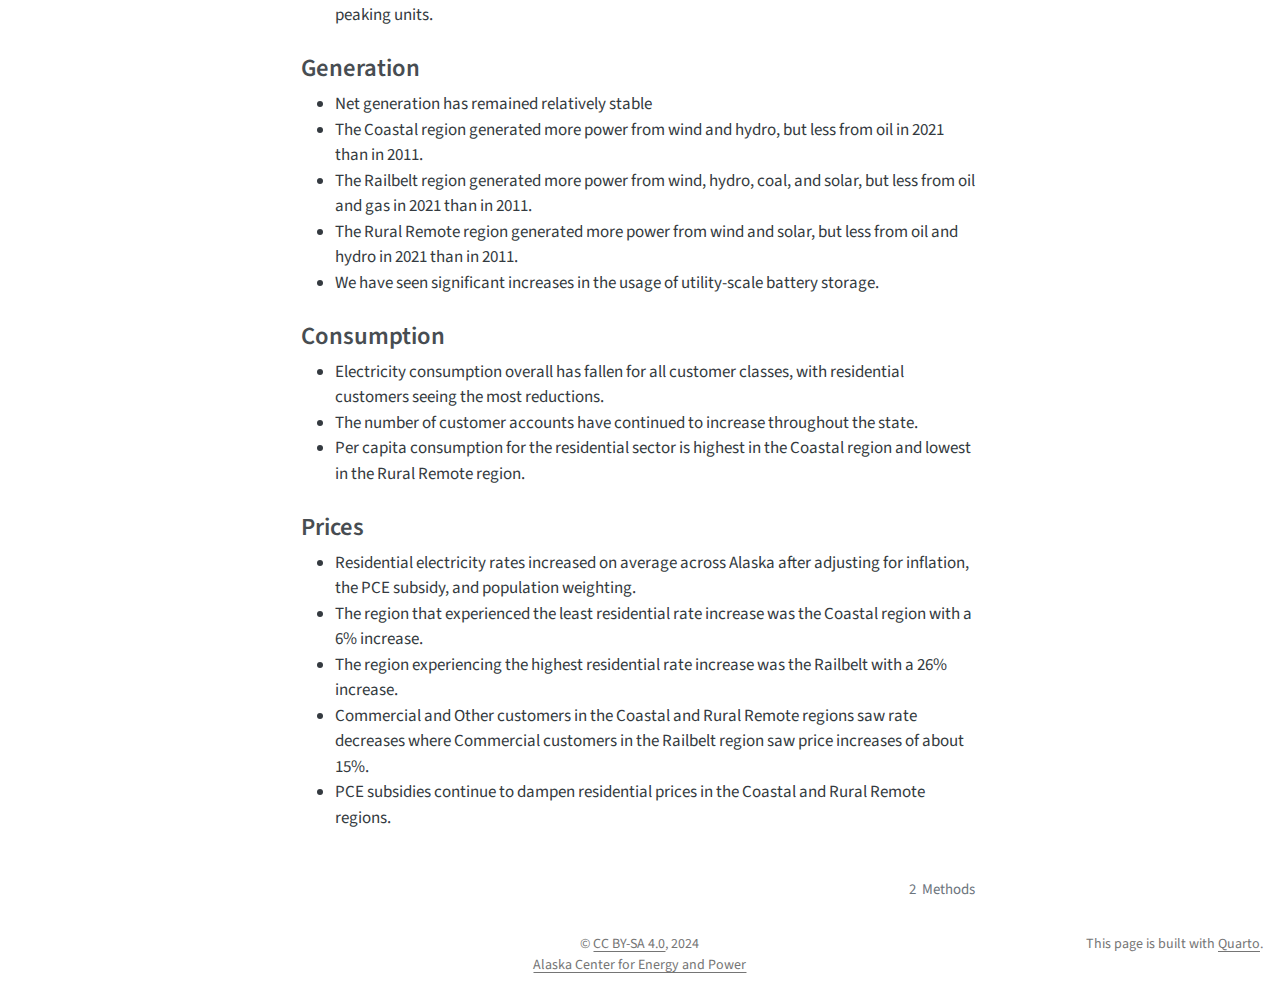
==== commit 8177ee87: "Built site for gh-pages" ====
--- a/index.html
+++ b/index.html
@@ -279,7 +279,7 @@
     <div>
     <div class="quarto-title-meta-heading">Published</div>
     <div class="quarto-title-meta-contents">
-      <p class="date">Aug 30, 2024 at 23:26 UTC</p>
+      <p class="date">Sep 5, 2024 at 15:53 UTC</p>
     </div>
   </div>
   
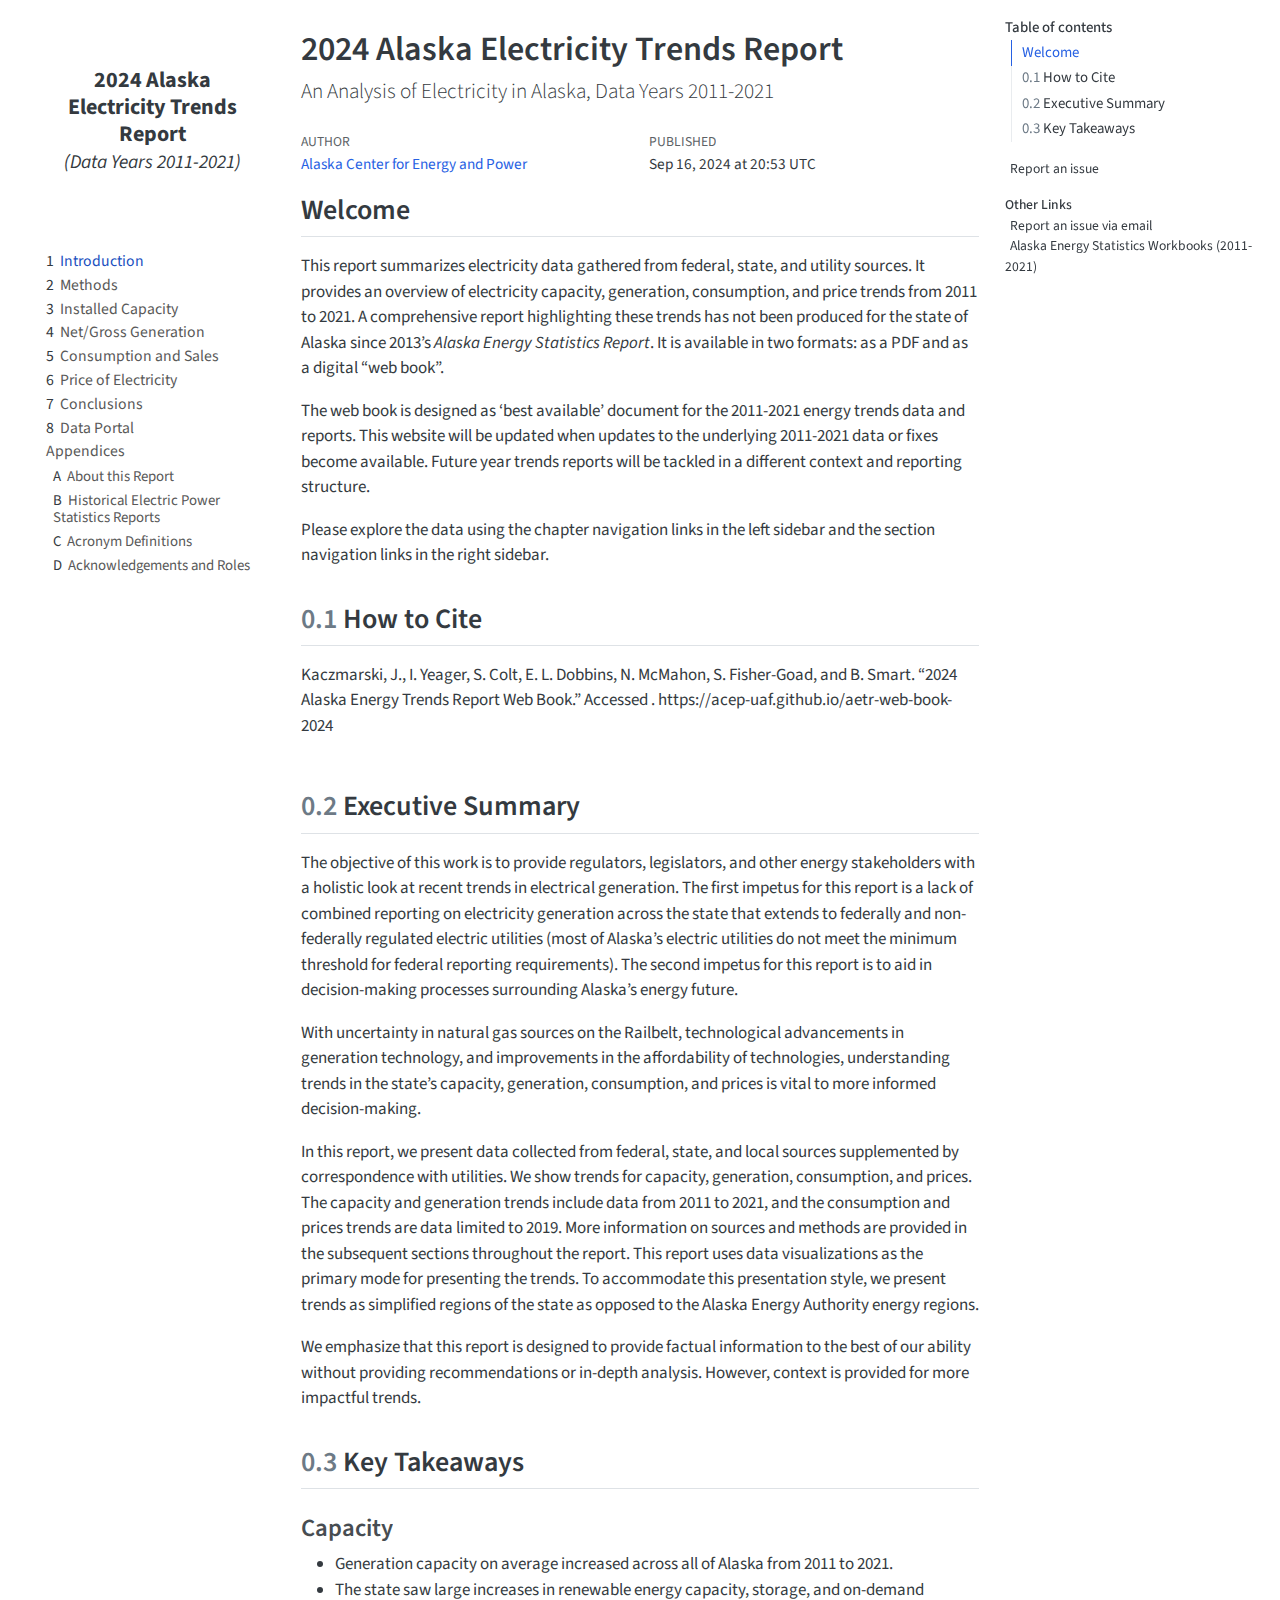
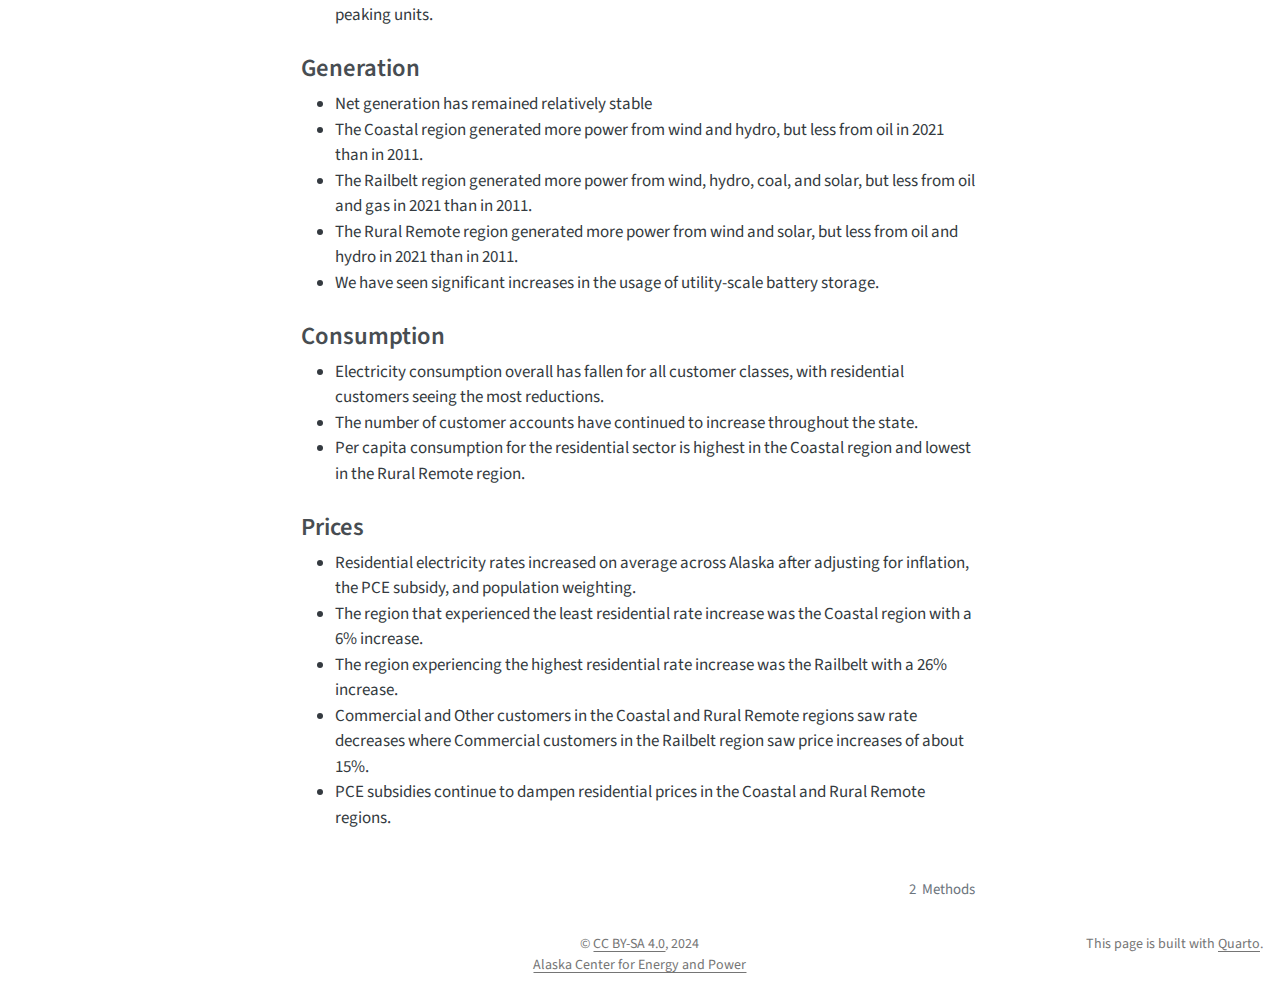
==== commit 56d9f024: "Built site for gh-pages" ====
--- a/index.html
+++ b/index.html
@@ -279,7 +279,7 @@
     <div>
     <div class="quarto-title-meta-heading">Published</div>
     <div class="quarto-title-meta-contents">
-      <p class="date">Sep 5, 2024 at 15:53 UTC</p>
+      <p class="date">Sep 16, 2024 at 20:53 UTC</p>
     </div>
   </div>
   
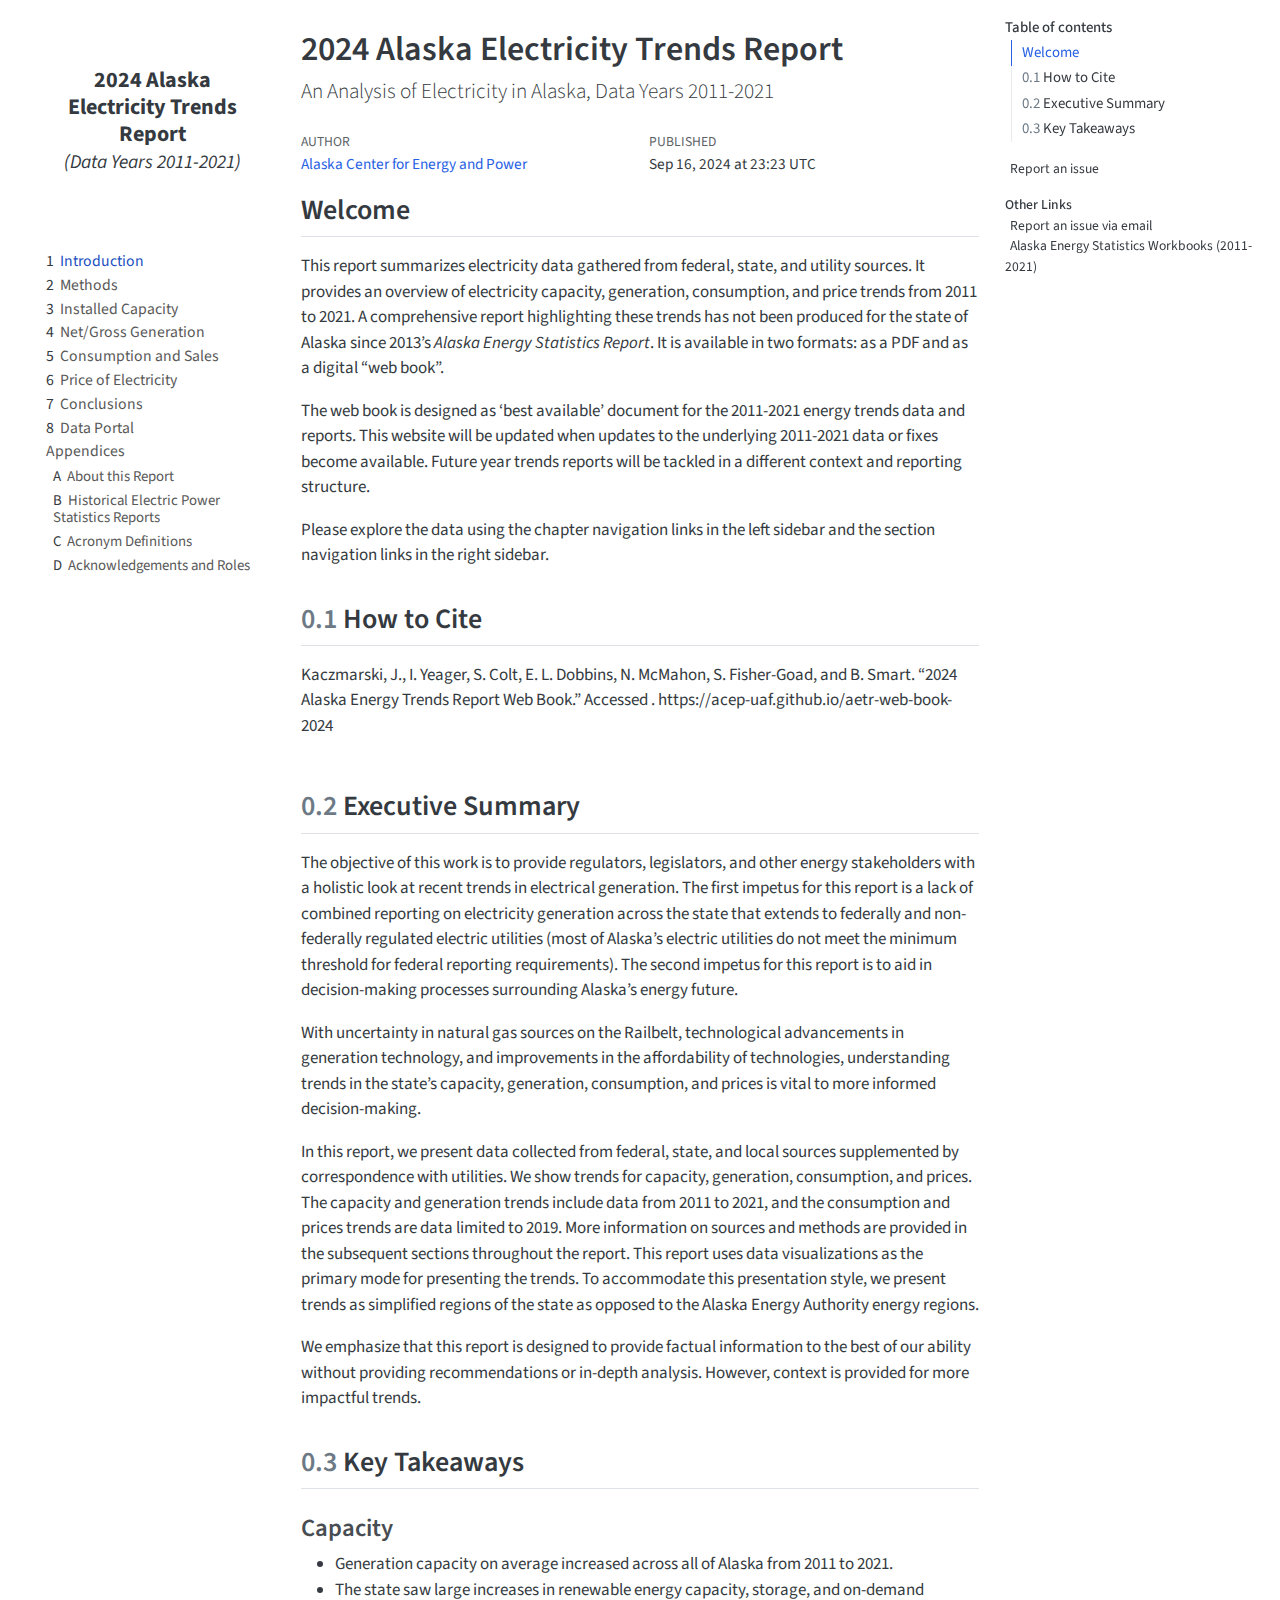
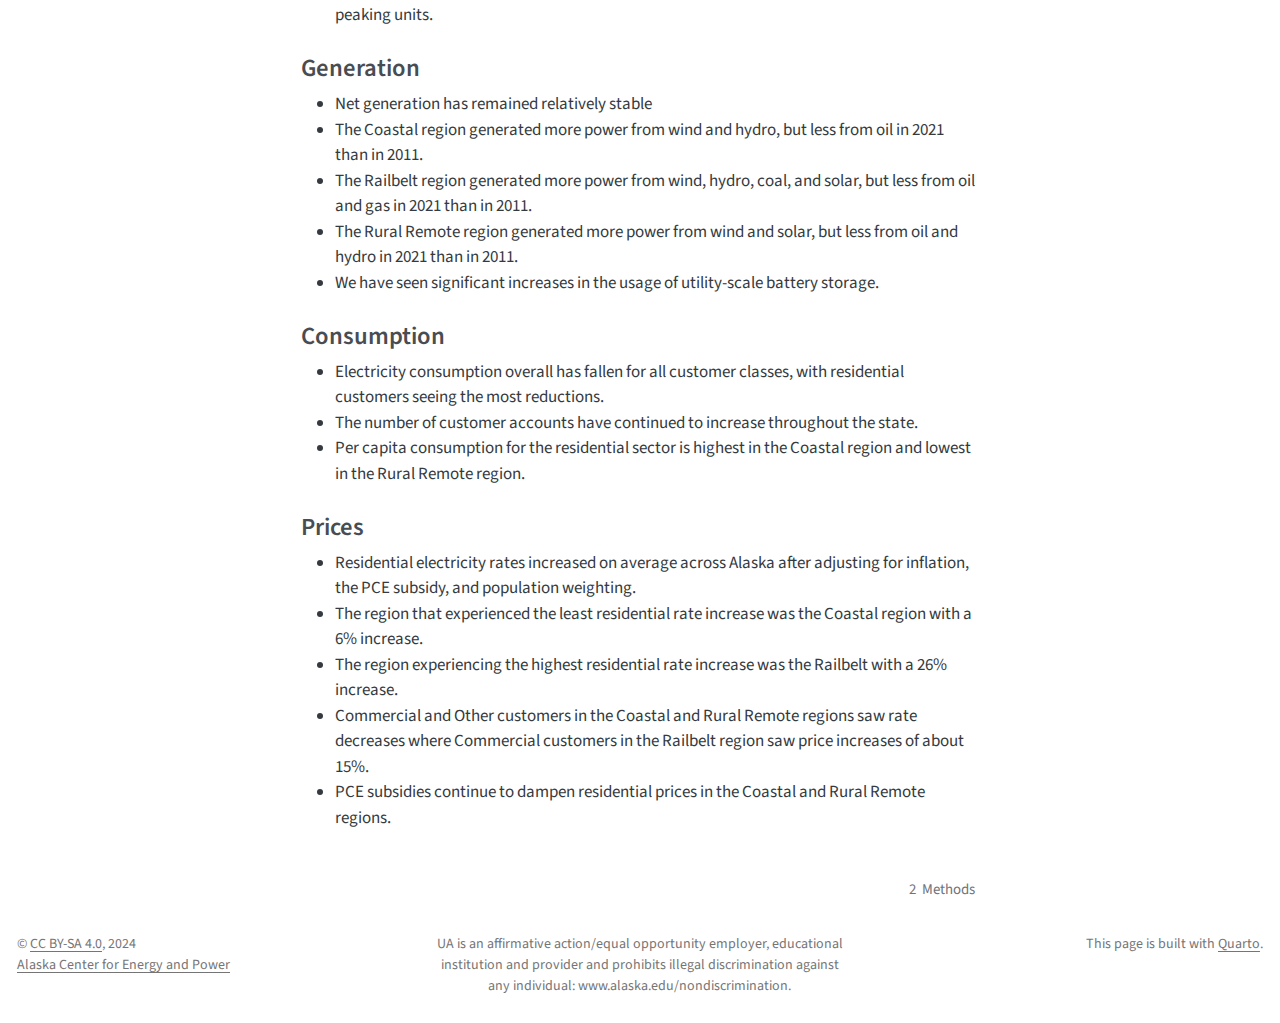
==== commit 39894c1a: "Built site for gh-pages" ====
--- a/index.html
+++ b/index.html
@@ -279,7 +279,7 @@
     <div>
     <div class="quarto-title-meta-heading">Published</div>
     <div class="quarto-title-meta-contents">
-      <p class="date">Sep 16, 2024 at 20:53 UTC</p>
+      <p class="date">Sep 16, 2024 at 23:23 UTC</p>
     </div>
   </div>
   
@@ -951,10 +951,10 @@
 <footer class="footer">
   <div class="nav-footer">
     <div class="nav-footer-left">
-      &nbsp;
-    </div>   
+<p>© <a href="https://github.com/acep-uaf/aetr-web-book-2024/blob/main/LICENSE.md">CC BY-SA 4.0</a>, 2024<br> <a href="https://www.uaf.edu/acep/">Alaska Center for Energy and Power</a></p>
+</div>   
     <div class="nav-footer-center">
-<p>© <a href="https://github.com/acep-uaf/aetr-web-book-2024/blob/main/LICENSE.md">CC BY-SA 4.0</a>, 2024<br> <a href="https://www.uaf.edu/acep/">Alaska Center for Energy and Power</a></p>
+<p>UA is an affirmative action/equal opportunity employer, educational institution and provider and prohibits illegal discrimination against any individual: www.alaska.edu/nondiscrimination.</p>
 <div class="toc-actions d-sm-block d-md-none"><ul><li><a href="https://github.com/acep-uaf/aetr-web-book-2024/issues/new" class="toc-action"><i class="bi bi-github"></i>Report an issue</a></li></ul></div></div>
     <div class="nav-footer-right">
 <p>This page is built with <a href="https://quarto.org/">Quarto</a>.</p>
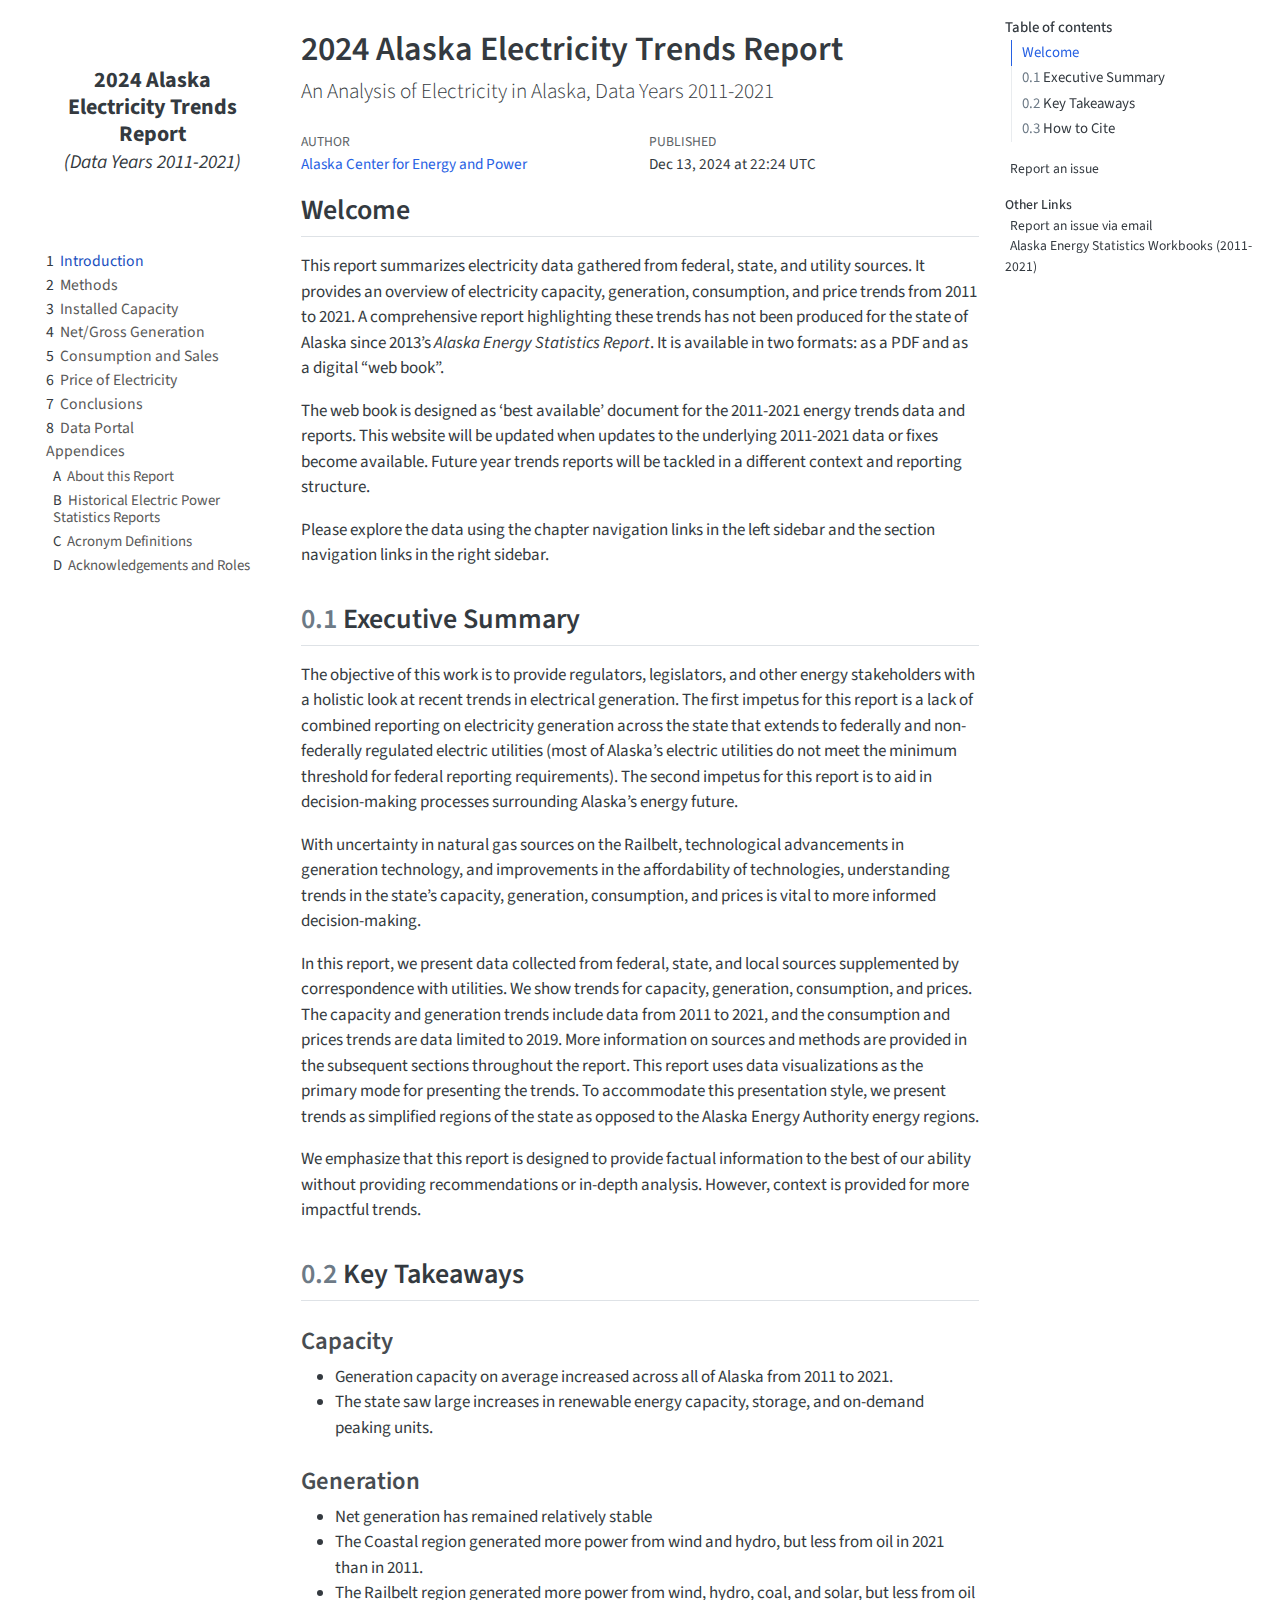
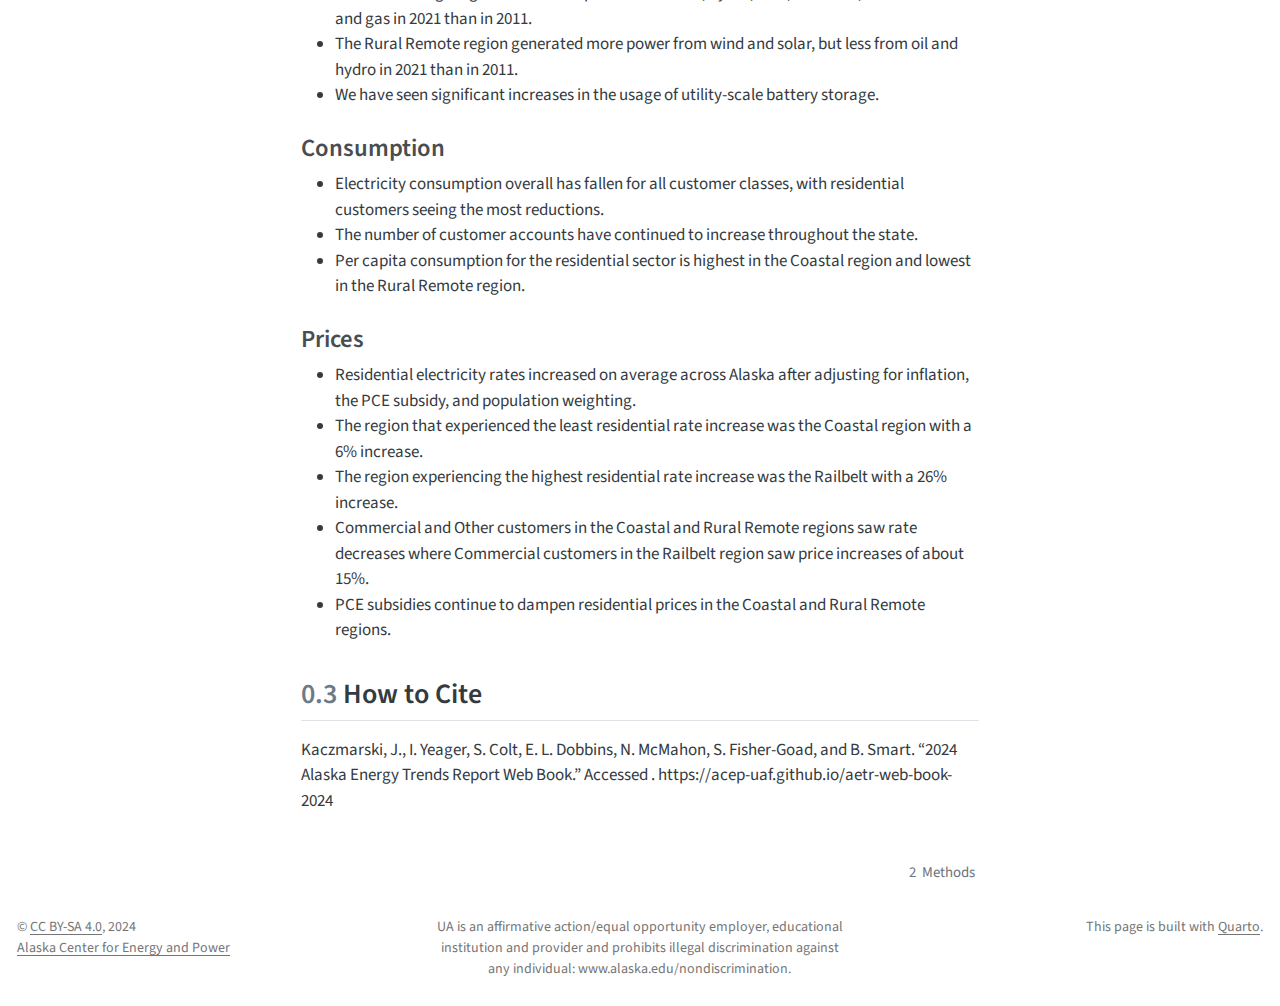
==== commit 13533d8f: "Built site for gh-pages" ====
--- a/index.html
+++ b/index.html
@@ -2,7 +2,7 @@
 <html xmlns="http://www.w3.org/1999/xhtml" lang="en" xml:lang="en"><head>
 
 <meta charset="utf-8">
-<meta name="generator" content="quarto-1.5.57">
+<meta name="generator" content="quarto-1.6.39">
 
 <meta name="viewport" content="width=device-width, initial-scale=1.0, user-scalable=yes">
 
@@ -70,10 +70,10 @@
 <script src="site_libs/quarto-html/tippy.umd.min.js"></script>
 <script src="site_libs/quarto-html/anchor.min.js"></script>
 <link href="site_libs/quarto-html/tippy.css" rel="stylesheet">
-<link href="site_libs/quarto-html/quarto-syntax-highlighting.css" rel="stylesheet" id="quarto-text-highlighting-styles">
+<link href="site_libs/quarto-html/quarto-syntax-highlighting-e26003cea8cd680ca0c55a263523d882.css" rel="stylesheet" id="quarto-text-highlighting-styles">
 <script src="site_libs/bootstrap/bootstrap.min.js"></script>
 <link href="site_libs/bootstrap/bootstrap-icons.css" rel="stylesheet">
-<link href="site_libs/bootstrap/bootstrap.min.css" rel="stylesheet" id="quarto-bootstrap" data-mode="light">
+<link href="site_libs/bootstrap/bootstrap-8bee82b8e7aebb660feaa1f48ab703c2.min.css" rel="stylesheet" append-hash="true" id="quarto-bootstrap" data-mode="light">
 <script id="quarto-search-options" type="application/json">{
   "location": "sidebar",
   "copy-button": false,
@@ -244,15 +244,15 @@
    
   <ul>
   <li><a href="#welcome" id="toc-welcome" class="nav-link active" data-scroll-target="#welcome">Welcome</a></li>
-  <li><a href="#how-to-cite" id="toc-how-to-cite" class="nav-link" data-scroll-target="#how-to-cite"><span class="header-section-number">0.1</span> How to Cite</a></li>
-  <li><a href="#executive-summary" id="toc-executive-summary" class="nav-link" data-scroll-target="#executive-summary"><span class="header-section-number">0.2</span> Executive Summary</a></li>
-  <li><a href="#key-takeaways" id="toc-key-takeaways" class="nav-link" data-scroll-target="#key-takeaways"><span class="header-section-number">0.3</span> Key Takeaways</a>
+  <li><a href="#executive-summary" id="toc-executive-summary" class="nav-link" data-scroll-target="#executive-summary"><span class="header-section-number">0.1</span> Executive Summary</a></li>
+  <li><a href="#key-takeaways" id="toc-key-takeaways" class="nav-link" data-scroll-target="#key-takeaways"><span class="header-section-number">0.2</span> Key Takeaways</a>
   <ul class="collapse">
   <li><a href="#capacity" id="toc-capacity" class="nav-link" data-scroll-target="#capacity">Capacity</a></li>
   <li><a href="#generation" id="toc-generation" class="nav-link" data-scroll-target="#generation">Generation</a></li>
   <li><a href="#consumption" id="toc-consumption" class="nav-link" data-scroll-target="#consumption">Consumption</a></li>
   <li><a href="#prices" id="toc-prices" class="nav-link" data-scroll-target="#prices">Prices</a></li>
   </ul></li>
+  <li><a href="#how-to-cite" id="toc-how-to-cite" class="nav-link" data-scroll-target="#how-to-cite"><span class="header-section-number">0.3</span> How to Cite</a></li>
   </ul>
 <div class="toc-actions"><ul><li><a href="https://github.com/acep-uaf/aetr-web-book-2024/issues/new" class="toc-action"><i class="bi bi-github"></i>Report an issue</a></li></ul></div><div class="quarto-other-links"><h2>Other Links</h2><ul><li><a href="mailto:uaf-acep-dcm-support@alaska.edu"><i class="bi bi-envelope-exclamation"></i>Report an issue via email</a></li><li><a href="https://acep-uaf.github.io/ak-energy-statistics-2011_2021/"><i class="bi bi-bi-file-spreadsheet"></i>Alaska Energy Statistics Workbooks (2011-2021)</a></li></ul></div></nav>
     </div>
@@ -279,7 +279,7 @@
     <div>
     <div class="quarto-title-meta-heading">Published</div>
     <div class="quarto-title-meta-contents">
-      <p class="date">Sep 16, 2024 at 23:23 UTC</p>
+      <p class="date">Dec 13, 2024 at 22:24 UTC</p>
     </div>
   </div>
   
@@ -297,171 +297,15 @@
 <p>The web book is designed as ‘best available’ document for the 2011-2021 energy trends data and reports. This website will be updated when updates to the underlying 2011-2021 data or fixes become available. Future year trends reports will be tackled in a different context and reporting structure.</p>
 <p>Please explore the data using the chapter navigation links in the left sidebar and the section navigation links in the right sidebar.</p>
 </section>
-<section id="how-to-cite" class="level2" data-number="0.1">
-<h2 data-number="0.1" class="anchored" data-anchor-id="how-to-cite"><span class="header-section-number">0.1</span> How to Cite</h2>
-<p>Kaczmarski, J., I. Yeager, S. Colt, E. L. Dobbins, N. McMahon, S. Fisher-Goad, and B. Smart. “2024 Alaska Energy Trends Report Web Book.” Accessed <span><span id="ojs-element-id-1"></span>.</span> https://acep-uaf.github.io/aetr-web-book-2024</p>
-<div class="cell">
-<div class="sourceCode cell-code hidden" id="cb1" data-startfrom="35" data-source-offset="-24"><pre class="sourceCode js code-with-copy"><code class="sourceCode javascript" style="counter-reset: source-line 34;"><span id="cb1-35"><a href="#cb1-35" aria-hidden="true" tabindex="-1"></a>date <span class="op">=</span> <span class="kw">new</span> <span class="bu">Date</span>()<span class="op">;</span></span>
-<span id="cb1-36"><a href="#cb1-36" aria-hidden="true" tabindex="-1"></a>day <span class="op">=</span> date<span class="op">.</span><span class="fu">getDate</span>()<span class="op">;</span></span>
-<span id="cb1-37"><a href="#cb1-37" aria-hidden="true" tabindex="-1"></a>month <span class="op">=</span> date<span class="op">.</span><span class="fu">toLocaleString</span>(<span class="st">'default'</span><span class="op">,</span> { <span class="dt">month</span><span class="op">:</span> <span class="st">'long'</span> })<span class="op">;</span></span>
-<span id="cb1-38"><a href="#cb1-38" aria-hidden="true" tabindex="-1"></a>year <span class="op">=</span> date<span class="op">.</span><span class="fu">getFullYear</span>()<span class="op">;</span></span>
-<span id="cb1-39"><a href="#cb1-39" aria-hidden="true" tabindex="-1"></a>month_2digit <span class="op">=</span> (date<span class="op">.</span><span class="fu">getMonth</span>() <span class="op">+</span> <span class="dv">1</span>)<span class="op">.</span><span class="fu">toString</span>()<span class="op">.</span><span class="fu">padStart</span>(<span class="dv">2</span><span class="op">,</span> <span class="st">"0"</span>)<span class="op">;</span></span>
-<span id="cb1-40"><a href="#cb1-40" aria-hidden="true" tabindex="-1"></a>day_2digit   <span class="op">=</span> date<span class="op">.</span><span class="fu">getDate</span>()<span class="op">.</span><span class="fu">toString</span>()<span class="op">.</span><span class="fu">padStart</span>(<span class="dv">2</span><span class="op">,</span> <span class="st">"0"</span>)<span class="op">;</span></span>
-<span id="cb1-41"><a href="#cb1-41" aria-hidden="true" tabindex="-1"></a></span>
-<span id="cb1-42"><a href="#cb1-42" aria-hidden="true" tabindex="-1"></a>currentDate <span class="op">=</span> <span class="vs">`</span><span class="sc">${</span>month<span class="sc">}</span><span class="vs"> </span><span class="sc">${</span>day<span class="sc">}</span><span class="vs">, </span><span class="sc">${</span>year<span class="sc">}</span><span class="vs">`</span></span>
-<span id="cb1-43"><a href="#cb1-43" aria-hidden="true" tabindex="-1"></a></span>
-<span id="cb1-44"><a href="#cb1-44" aria-hidden="true" tabindex="-1"></a><span class="co">// build a button</span></span>
-<span id="cb1-45"><a href="#cb1-45" aria-hidden="true" tabindex="-1"></a>citation_button <span class="op">=</span> (blob<span class="op">,</span> filename <span class="op">=</span> <span class="st">'test.bib'</span><span class="op">,</span> displayname) <span class="kw">=&gt;</span> {</span>
-<span id="cb1-46"><a href="#cb1-46" aria-hidden="true" tabindex="-1"></a>  <span class="kw">const</span> button <span class="op">=</span> DOM<span class="op">.</span><span class="fu">download</span>(</span>
-<span id="cb1-47"><a href="#cb1-47" aria-hidden="true" tabindex="-1"></a>    blob<span class="op">,</span></span>
-<span id="cb1-48"><a href="#cb1-48" aria-hidden="true" tabindex="-1"></a>    filename<span class="op">,</span></span>
-<span id="cb1-49"><a href="#cb1-49" aria-hidden="true" tabindex="-1"></a>    <span class="vs">`</span><span class="sc">${</span>displayname<span class="sc">}</span><span class="vs">`</span></span>
-<span id="cb1-50"><a href="#cb1-50" aria-hidden="true" tabindex="-1"></a>  )<span class="op">;</span></span>
-<span id="cb1-51"><a href="#cb1-51" aria-hidden="true" tabindex="-1"></a>  <span class="cf">return</span> button<span class="op">;</span></span>
-<span id="cb1-52"><a href="#cb1-52" aria-hidden="true" tabindex="-1"></a>}</span>
-<span id="cb1-53"><a href="#cb1-53" aria-hidden="true" tabindex="-1"></a></span>
-<span id="cb1-54"><a href="#cb1-54" aria-hidden="true" tabindex="-1"></a><span class="co">// BibLaTeX content</span></span>
-<span id="cb1-55"><a href="#cb1-55" aria-hidden="true" tabindex="-1"></a>biblatexContent <span class="op">=</span> </span>
-<span id="cb1-56"><a href="#cb1-56" aria-hidden="true" tabindex="-1"></a><span class="vs">`@online{aetr_web_book_2024,</span></span>
-<span id="cb1-57"><a href="#cb1-57" aria-hidden="true" tabindex="-1"></a><span class="vs">    author = {Jesse Kaczmarski and Ian Yeager and Steve Colt and Elizabeth L. Dobbins and Neil McMahon and Sara Fisher-Goad and Brittany Smart},</span></span>
-<span id="cb1-58"><a href="#cb1-58" aria-hidden="true" tabindex="-1"></a><span class="vs">    title = {{2024 Alaska Electricity Trends Report}},</span></span>
-<span id="cb1-59"><a href="#cb1-59" aria-hidden="true" tabindex="-1"></a><span class="vs">    year = 2024,</span></span>
-<span id="cb1-60"><a href="#cb1-60" aria-hidden="true" tabindex="-1"></a><span class="vs">    url = {https://acep-uaf.github.io/aetr-web-book-2024/},</span></span>
-<span id="cb1-61"><a href="#cb1-61" aria-hidden="true" tabindex="-1"></a><span class="vs">    urldate = {</span><span class="sc">${</span>year<span class="sc">}</span><span class="vs">-</span><span class="sc">${</span>month_2digit<span class="sc">}</span><span class="vs">-</span><span class="sc">${</span>day_2digit<span class="sc">}</span><span class="vs">}</span></span>
-<span id="cb1-62"><a href="#cb1-62" aria-hidden="true" tabindex="-1"></a><span class="vs">}`</span></span>
-<span id="cb1-63"><a href="#cb1-63" aria-hidden="true" tabindex="-1"></a></span>
-<span id="cb1-64"><a href="#cb1-64" aria-hidden="true" tabindex="-1"></a>risContent <span class="op">=</span> </span>
-<span id="cb1-65"><a href="#cb1-65" aria-hidden="true" tabindex="-1"></a><span class="vs">`TY  - ELEC</span></span>
-<span id="cb1-66"><a href="#cb1-66" aria-hidden="true" tabindex="-1"></a><span class="vs">AU  - Kaczmarski,Jesse</span></span>
-<span id="cb1-67"><a href="#cb1-67" aria-hidden="true" tabindex="-1"></a><span class="vs">AU  - Yeager,Ian</span></span>
-<span id="cb1-68"><a href="#cb1-68" aria-hidden="true" tabindex="-1"></a><span class="vs">AU  - Colt,Steve</span></span>
-<span id="cb1-69"><a href="#cb1-69" aria-hidden="true" tabindex="-1"></a><span class="vs">AU  - Dobbins,Elizabeth L.</span></span>
-<span id="cb1-70"><a href="#cb1-70" aria-hidden="true" tabindex="-1"></a><span class="vs">AU  - McMahon,Neil</span></span>
-<span id="cb1-71"><a href="#cb1-71" aria-hidden="true" tabindex="-1"></a><span class="vs">AU  - Fisher-Goad,Sara</span></span>
-<span id="cb1-72"><a href="#cb1-72" aria-hidden="true" tabindex="-1"></a><span class="vs">AU  - Smart,Brittany</span></span>
-<span id="cb1-73"><a href="#cb1-73" aria-hidden="true" tabindex="-1"></a><span class="vs">TI  - 2024 Alaska Electricity Trends Report</span></span>
-<span id="cb1-74"><a href="#cb1-74" aria-hidden="true" tabindex="-1"></a><span class="vs">PY  - 2024</span></span>
-<span id="cb1-75"><a href="#cb1-75" aria-hidden="true" tabindex="-1"></a><span class="vs">DA  - {</span><span class="sc">${</span>year<span class="sc">}</span><span class="vs">-</span><span class="sc">${</span>month_2digit<span class="sc">}</span><span class="vs">-</span><span class="sc">${</span>day_2digit<span class="sc">}</span><span class="vs">}</span></span>
-<span id="cb1-76"><a href="#cb1-76" aria-hidden="true" tabindex="-1"></a><span class="vs">UR  - https://acep-uaf.github.io/aetr-web-book-2024/</span></span>
-<span id="cb1-77"><a href="#cb1-77" aria-hidden="true" tabindex="-1"></a><span class="vs">N1  - Accessed on </span><span class="sc">${</span>currentDate<span class="sc">}</span></span>
-<span id="cb1-78"><a href="#cb1-78" aria-hidden="true" tabindex="-1"></a><span class="vs">ER  -`</span></span>
-<span id="cb1-79"><a href="#cb1-79" aria-hidden="true" tabindex="-1"></a></span>
-<span id="cb1-80"><a href="#cb1-80" aria-hidden="true" tabindex="-1"></a><span class="co">// Create the blobs</span></span>
-<span id="cb1-81"><a href="#cb1-81" aria-hidden="true" tabindex="-1"></a>biblatex_blob <span class="op">=</span> <span class="kw">new</span> <span class="bu">Blob</span>([biblatexContent]<span class="op">,</span> { <span class="dt">type</span><span class="op">:</span> <span class="st">'text/plain'</span> })<span class="op">;</span> </span>
-<span id="cb1-82"><a href="#cb1-82" aria-hidden="true" tabindex="-1"></a>ris_blob <span class="op">=</span> <span class="kw">new</span> <span class="bu">Blob</span>([risContent]<span class="op">,</span> { <span class="dt">type</span><span class="op">:</span> <span class="st">'text/plain'</span> })<span class="op">;</span> </span>
-<span id="cb1-83"><a href="#cb1-83" aria-hidden="true" tabindex="-1"></a></span>
-<span id="cb1-84"><a href="#cb1-84" aria-hidden="true" tabindex="-1"></a><span class="co">// Insert blobs into buttons</span></span>
-<span id="cb1-85"><a href="#cb1-85" aria-hidden="true" tabindex="-1"></a><span class="fu">citation_button</span>(biblatex_blob<span class="op">,</span> <span class="st">'aetr_web_book_2024.bib'</span><span class="op">,</span> <span class="st">'BibLaTeX'</span>)<span class="op">;</span></span></code><button title="Copy to Clipboard" class="code-copy-button"><i class="bi"></i></button></pre></div>
-<div class="cell-output cell-output-display">
-<div>
-<div id="ojs-cell-1-1" data-nodetype="declaration">
-
-</div>
-</div>
-</div>
-<div class="cell-output cell-output-display">
-<div>
-<div id="ojs-cell-1-2" data-nodetype="declaration">
-
-</div>
-</div>
-</div>
-<div class="cell-output cell-output-display">
-<div>
-<div id="ojs-cell-1-3" data-nodetype="declaration">
-
-</div>
-</div>
-</div>
-<div class="cell-output cell-output-display">
-<div>
-<div id="ojs-cell-1-4" data-nodetype="declaration">
-
-</div>
-</div>
-</div>
-<div class="cell-output cell-output-display">
-<div>
-<div id="ojs-cell-1-5" data-nodetype="declaration">
-
-</div>
-</div>
-</div>
-<div class="cell-output cell-output-display">
-<div>
-<div id="ojs-cell-1-6" data-nodetype="declaration">
-
-</div>
-</div>
-</div>
-<div class="cell-output cell-output-display">
-<div>
-<div id="ojs-cell-1-7" data-nodetype="declaration">
-
-</div>
-</div>
-</div>
-<div class="cell-output cell-output-display">
-<div>
-<div id="ojs-cell-1-8" data-nodetype="declaration">
-
-</div>
-</div>
-</div>
-<div class="cell-output cell-output-display">
-<div>
-<div id="ojs-cell-1-9" data-nodetype="declaration">
-
-</div>
-</div>
-</div>
-<div class="cell-output cell-output-display">
-<div>
-<div id="ojs-cell-1-10" data-nodetype="declaration">
-
-</div>
-</div>
-</div>
-<div class="cell-output cell-output-display">
-<div>
-<div id="ojs-cell-1-11" data-nodetype="declaration">
-
-</div>
-</div>
-</div>
-<div class="cell-output cell-output-display">
-<div>
-<div id="ojs-cell-1-12" data-nodetype="declaration">
-
-</div>
-</div>
-</div>
-<div class="cell-output cell-output-display">
-<div>
-<div id="ojs-cell-1-13" data-nodetype="expression">
-
-</div>
-</div>
-</div>
-<div class="sourceCode cell-code hidden" id="cb2" data-startfrom="86" data-source-offset="-1525"><pre class="sourceCode js code-with-copy"><code class="sourceCode javascript" style="counter-reset: source-line 85;"><span id="cb2-86"><a href="#cb2-86" aria-hidden="true" tabindex="-1"></a><span class="fu">citation_button</span>(ris_blob<span class="op">,</span> <span class="st">'aetr_web_book_2024.ris'</span><span class="op">,</span> <span class="st">'RIS'</span>)<span class="op">;</span></span></code><button title="Copy to Clipboard" class="code-copy-button"><i class="bi"></i></button></pre></div>
-<div class="cell-output cell-output-display">
-<div>
-<div id="ojs-cell-1-14" data-nodetype="expression">
-
-</div>
-</div>
-</div>
-</div>
-</section>
-<section id="executive-summary" class="level2" data-number="0.2">
-<h2 data-number="0.2" class="anchored" data-anchor-id="executive-summary"><span class="header-section-number">0.2</span> Executive Summary</h2>
+<section id="executive-summary" class="level2" data-number="0.1">
+<h2 data-number="0.1" class="anchored" data-anchor-id="executive-summary"><span class="header-section-number">0.1</span> Executive Summary</h2>
 <p>The objective of this work is to provide regulators, legislators, and other energy stakeholders with a holistic look at recent trends in electrical generation. The first impetus for this report is a lack of combined reporting on electricity generation across the state that extends to federally and non-federally regulated electric utilities (most of Alaska’s electric utilities do not meet the minimum threshold for federal reporting requirements). The second impetus for this report is to aid in decision-making processes surrounding Alaska’s energy future.</p>
 <p>With uncertainty in natural gas sources on the Railbelt, technological advancements in generation technology, and improvements in the affordability of technologies, understanding trends in the state’s capacity, generation, consumption, and prices is vital to more informed decision-making.</p>
 <p>In this report, we present data collected from federal, state, and local sources supplemented by correspondence with utilities. We show trends for capacity, generation, consumption, and prices. The capacity and generation trends include data from 2011 to 2021, and the consumption and prices trends are data limited to 2019. More information on sources and methods are provided in the subsequent sections throughout the report. This report uses data visualizations as the primary mode for presenting the trends. To accommodate this presentation style, we present trends as simplified regions of the state as opposed to the Alaska Energy Authority energy regions.</p>
 <p>We emphasize that this report is designed to provide factual information to the best of our ability without providing recommendations or in-depth analysis. However, context is provided for more impactful trends.</p>
 </section>
-<section id="key-takeaways" class="level2" data-number="0.3">
-<h2 data-number="0.3" class="anchored" data-anchor-id="key-takeaways"><span class="header-section-number">0.3</span> Key Takeaways</h2>
+<section id="key-takeaways" class="level2" data-number="0.2">
+<h2 data-number="0.2" class="anchored" data-anchor-id="key-takeaways"><span class="header-section-number">0.2</span> Key Takeaways</h2>
 <section id="capacity" class="level3">
 <h3 class="anchored" data-anchor-id="capacity">Capacity</h3>
 <ul>
@@ -496,6 +340,163 @@
 <li>Commercial and Other customers in the Coastal and Rural Remote regions saw rate decreases where Commercial customers in the Railbelt region saw price increases of about 15%.</li>
 <li>PCE subsidies continue to dampen residential prices in the Coastal and Rural Remote regions.</li>
 </ul>
+</section>
+</section>
+<section id="how-to-cite" class="level2" data-number="0.3">
+<h2 data-number="0.3" class="anchored" data-anchor-id="how-to-cite"><span class="header-section-number">0.3</span> How to Cite</h2>
+<p>Kaczmarski, J., I. Yeager, S. Colt, E. L. Dobbins, N. McMahon, S. Fisher-Goad, and B. Smart. “2024 Alaska Energy Trends Report Web Book.” Accessed <span><span id="ojs-element-id-1"></span>.</span> https://acep-uaf.github.io/aetr-web-book-2024</p>
+<div class="cell">
+<div class="sourceCode cell-code hidden" id="cb1" data-startfrom="46" data-source-offset="-24"><pre class="sourceCode js code-with-copy"><code class="sourceCode javascript" style="counter-reset: source-line 45;"><span id="cb1-46"><a href="#cb1-46" aria-hidden="true" tabindex="-1"></a>date <span class="op">=</span> <span class="kw">new</span> <span class="bu">Date</span>()<span class="op">;</span></span>
+<span id="cb1-47"><a href="#cb1-47" aria-hidden="true" tabindex="-1"></a>day <span class="op">=</span> date<span class="op">.</span><span class="fu">getDate</span>()<span class="op">;</span></span>
+<span id="cb1-48"><a href="#cb1-48" aria-hidden="true" tabindex="-1"></a>month <span class="op">=</span> date<span class="op">.</span><span class="fu">toLocaleString</span>(<span class="st">'default'</span><span class="op">,</span> { <span class="dt">month</span><span class="op">:</span> <span class="st">'long'</span> })<span class="op">;</span></span>
+<span id="cb1-49"><a href="#cb1-49" aria-hidden="true" tabindex="-1"></a>year <span class="op">=</span> date<span class="op">.</span><span class="fu">getFullYear</span>()<span class="op">;</span></span>
+<span id="cb1-50"><a href="#cb1-50" aria-hidden="true" tabindex="-1"></a>month_2digit <span class="op">=</span> (date<span class="op">.</span><span class="fu">getMonth</span>() <span class="op">+</span> <span class="dv">1</span>)<span class="op">.</span><span class="fu">toString</span>()<span class="op">.</span><span class="fu">padStart</span>(<span class="dv">2</span><span class="op">,</span> <span class="st">"0"</span>)<span class="op">;</span></span>
+<span id="cb1-51"><a href="#cb1-51" aria-hidden="true" tabindex="-1"></a>day_2digit   <span class="op">=</span> date<span class="op">.</span><span class="fu">getDate</span>()<span class="op">.</span><span class="fu">toString</span>()<span class="op">.</span><span class="fu">padStart</span>(<span class="dv">2</span><span class="op">,</span> <span class="st">"0"</span>)<span class="op">;</span></span>
+<span id="cb1-52"><a href="#cb1-52" aria-hidden="true" tabindex="-1"></a></span>
+<span id="cb1-53"><a href="#cb1-53" aria-hidden="true" tabindex="-1"></a>currentDate <span class="op">=</span> <span class="vs">`</span><span class="sc">${</span>month<span class="sc">}</span><span class="vs"> </span><span class="sc">${</span>day<span class="sc">}</span><span class="vs">, </span><span class="sc">${</span>year<span class="sc">}</span><span class="vs">`</span></span>
+<span id="cb1-54"><a href="#cb1-54" aria-hidden="true" tabindex="-1"></a></span>
+<span id="cb1-55"><a href="#cb1-55" aria-hidden="true" tabindex="-1"></a><span class="co">// build a button</span></span>
+<span id="cb1-56"><a href="#cb1-56" aria-hidden="true" tabindex="-1"></a>citation_button <span class="op">=</span> (blob<span class="op">,</span> filename <span class="op">=</span> <span class="st">'test.bib'</span><span class="op">,</span> displayname) <span class="kw">=&gt;</span> {</span>
+<span id="cb1-57"><a href="#cb1-57" aria-hidden="true" tabindex="-1"></a>  <span class="kw">const</span> button <span class="op">=</span> DOM<span class="op">.</span><span class="fu">download</span>(</span>
+<span id="cb1-58"><a href="#cb1-58" aria-hidden="true" tabindex="-1"></a>    blob<span class="op">,</span></span>
+<span id="cb1-59"><a href="#cb1-59" aria-hidden="true" tabindex="-1"></a>    filename<span class="op">,</span></span>
+<span id="cb1-60"><a href="#cb1-60" aria-hidden="true" tabindex="-1"></a>    <span class="vs">`</span><span class="sc">${</span>displayname<span class="sc">}</span><span class="vs">`</span></span>
+<span id="cb1-61"><a href="#cb1-61" aria-hidden="true" tabindex="-1"></a>  )<span class="op">;</span></span>
+<span id="cb1-62"><a href="#cb1-62" aria-hidden="true" tabindex="-1"></a>  <span class="cf">return</span> button<span class="op">;</span></span>
+<span id="cb1-63"><a href="#cb1-63" aria-hidden="true" tabindex="-1"></a>}</span>
+<span id="cb1-64"><a href="#cb1-64" aria-hidden="true" tabindex="-1"></a></span>
+<span id="cb1-65"><a href="#cb1-65" aria-hidden="true" tabindex="-1"></a><span class="co">// BibLaTeX content</span></span>
+<span id="cb1-66"><a href="#cb1-66" aria-hidden="true" tabindex="-1"></a>biblatexContent <span class="op">=</span> </span>
+<span id="cb1-67"><a href="#cb1-67" aria-hidden="true" tabindex="-1"></a><span class="vs">`@online{aetr_web_book_2024,</span></span>
+<span id="cb1-68"><a href="#cb1-68" aria-hidden="true" tabindex="-1"></a><span class="vs">    author = {Jesse Kaczmarski and Ian Yeager and Steve Colt and Elizabeth L. Dobbins and Neil McMahon and Sara Fisher-Goad and Brittany Smart},</span></span>
+<span id="cb1-69"><a href="#cb1-69" aria-hidden="true" tabindex="-1"></a><span class="vs">    title = {{2024 Alaska Electricity Trends Report}},</span></span>
+<span id="cb1-70"><a href="#cb1-70" aria-hidden="true" tabindex="-1"></a><span class="vs">    year = 2024,</span></span>
+<span id="cb1-71"><a href="#cb1-71" aria-hidden="true" tabindex="-1"></a><span class="vs">    url = {https://acep-uaf.github.io/aetr-web-book-2024/},</span></span>
+<span id="cb1-72"><a href="#cb1-72" aria-hidden="true" tabindex="-1"></a><span class="vs">    urldate = {</span><span class="sc">${</span>year<span class="sc">}</span><span class="vs">-</span><span class="sc">${</span>month_2digit<span class="sc">}</span><span class="vs">-</span><span class="sc">${</span>day_2digit<span class="sc">}</span><span class="vs">}</span></span>
+<span id="cb1-73"><a href="#cb1-73" aria-hidden="true" tabindex="-1"></a><span class="vs">}`</span></span>
+<span id="cb1-74"><a href="#cb1-74" aria-hidden="true" tabindex="-1"></a></span>
+<span id="cb1-75"><a href="#cb1-75" aria-hidden="true" tabindex="-1"></a>risContent <span class="op">=</span> </span>
+<span id="cb1-76"><a href="#cb1-76" aria-hidden="true" tabindex="-1"></a><span class="vs">`TY  - ELEC</span></span>
+<span id="cb1-77"><a href="#cb1-77" aria-hidden="true" tabindex="-1"></a><span class="vs">AU  - Kaczmarski,Jesse</span></span>
+<span id="cb1-78"><a href="#cb1-78" aria-hidden="true" tabindex="-1"></a><span class="vs">AU  - Yeager,Ian</span></span>
+<span id="cb1-79"><a href="#cb1-79" aria-hidden="true" tabindex="-1"></a><span class="vs">AU  - Colt,Steve</span></span>
+<span id="cb1-80"><a href="#cb1-80" aria-hidden="true" tabindex="-1"></a><span class="vs">AU  - Dobbins,Elizabeth L.</span></span>
+<span id="cb1-81"><a href="#cb1-81" aria-hidden="true" tabindex="-1"></a><span class="vs">AU  - McMahon,Neil</span></span>
+<span id="cb1-82"><a href="#cb1-82" aria-hidden="true" tabindex="-1"></a><span class="vs">AU  - Fisher-Goad,Sara</span></span>
+<span id="cb1-83"><a href="#cb1-83" aria-hidden="true" tabindex="-1"></a><span class="vs">AU  - Smart,Brittany</span></span>
+<span id="cb1-84"><a href="#cb1-84" aria-hidden="true" tabindex="-1"></a><span class="vs">TI  - 2024 Alaska Electricity Trends Report</span></span>
+<span id="cb1-85"><a href="#cb1-85" aria-hidden="true" tabindex="-1"></a><span class="vs">PY  - 2024</span></span>
+<span id="cb1-86"><a href="#cb1-86" aria-hidden="true" tabindex="-1"></a><span class="vs">DA  - {</span><span class="sc">${</span>year<span class="sc">}</span><span class="vs">-</span><span class="sc">${</span>month_2digit<span class="sc">}</span><span class="vs">-</span><span class="sc">${</span>day_2digit<span class="sc">}</span><span class="vs">}</span></span>
+<span id="cb1-87"><a href="#cb1-87" aria-hidden="true" tabindex="-1"></a><span class="vs">UR  - https://acep-uaf.github.io/aetr-web-book-2024/</span></span>
+<span id="cb1-88"><a href="#cb1-88" aria-hidden="true" tabindex="-1"></a><span class="vs">N1  - Accessed on </span><span class="sc">${</span>currentDate<span class="sc">}</span></span>
+<span id="cb1-89"><a href="#cb1-89" aria-hidden="true" tabindex="-1"></a><span class="vs">ER  -`</span></span>
+<span id="cb1-90"><a href="#cb1-90" aria-hidden="true" tabindex="-1"></a></span>
+<span id="cb1-91"><a href="#cb1-91" aria-hidden="true" tabindex="-1"></a><span class="co">// Create the blobs</span></span>
+<span id="cb1-92"><a href="#cb1-92" aria-hidden="true" tabindex="-1"></a>biblatex_blob <span class="op">=</span> <span class="kw">new</span> <span class="bu">Blob</span>([biblatexContent]<span class="op">,</span> { <span class="dt">type</span><span class="op">:</span> <span class="st">'text/plain'</span> })<span class="op">;</span> </span>
+<span id="cb1-93"><a href="#cb1-93" aria-hidden="true" tabindex="-1"></a>ris_blob <span class="op">=</span> <span class="kw">new</span> <span class="bu">Blob</span>([risContent]<span class="op">,</span> { <span class="dt">type</span><span class="op">:</span> <span class="st">'text/plain'</span> })<span class="op">;</span> </span>
+<span id="cb1-94"><a href="#cb1-94" aria-hidden="true" tabindex="-1"></a></span>
+<span id="cb1-95"><a href="#cb1-95" aria-hidden="true" tabindex="-1"></a><span class="co">// Insert blobs into buttons</span></span>
+<span id="cb1-96"><a href="#cb1-96" aria-hidden="true" tabindex="-1"></a><span class="fu">citation_button</span>(biblatex_blob<span class="op">,</span> <span class="st">'aetr_web_book_2024.bib'</span><span class="op">,</span> <span class="st">'BibLaTeX'</span>)<span class="op">;</span></span></code><button title="Copy to Clipboard" class="code-copy-button"><i class="bi"></i></button></pre></div>
+<div class="cell-output cell-output-display">
+<div>
+<div id="ojs-cell-1-1" data-nodetype="declaration">
+
+</div>
+</div>
+</div>
+<div class="cell-output cell-output-display">
+<div>
+<div id="ojs-cell-1-2" data-nodetype="declaration">
+
+</div>
+</div>
+</div>
+<div class="cell-output cell-output-display">
+<div>
+<div id="ojs-cell-1-3" data-nodetype="declaration">
+
+</div>
+</div>
+</div>
+<div class="cell-output cell-output-display">
+<div>
+<div id="ojs-cell-1-4" data-nodetype="declaration">
+
+</div>
+</div>
+</div>
+<div class="cell-output cell-output-display">
+<div>
+<div id="ojs-cell-1-5" data-nodetype="declaration">
+
+</div>
+</div>
+</div>
+<div class="cell-output cell-output-display">
+<div>
+<div id="ojs-cell-1-6" data-nodetype="declaration">
+
+</div>
+</div>
+</div>
+<div class="cell-output cell-output-display">
+<div>
+<div id="ojs-cell-1-7" data-nodetype="declaration">
+
+</div>
+</div>
+</div>
+<div class="cell-output cell-output-display">
+<div>
+<div id="ojs-cell-1-8" data-nodetype="declaration">
+
+</div>
+</div>
+</div>
+<div class="cell-output cell-output-display">
+<div>
+<div id="ojs-cell-1-9" data-nodetype="declaration">
+
+</div>
+</div>
+</div>
+<div class="cell-output cell-output-display">
+<div>
+<div id="ojs-cell-1-10" data-nodetype="declaration">
+
+</div>
+</div>
+</div>
+<div class="cell-output cell-output-display">
+<div>
+<div id="ojs-cell-1-11" data-nodetype="declaration">
+
+</div>
+</div>
+</div>
+<div class="cell-output cell-output-display">
+<div>
+<div id="ojs-cell-1-12" data-nodetype="declaration">
+
+</div>
+</div>
+</div>
+<div class="cell-output cell-output-display">
+<div>
+<div id="ojs-cell-1-13" data-nodetype="expression">
+
+</div>
+</div>
+</div>
+<div class="sourceCode cell-code hidden" id="cb2" data-startfrom="97" data-source-offset="-1525"><pre class="sourceCode js code-with-copy"><code class="sourceCode javascript" style="counter-reset: source-line 96;"><span id="cb2-97"><a href="#cb2-97" aria-hidden="true" tabindex="-1"></a><span class="fu">citation_button</span>(ris_blob<span class="op">,</span> <span class="st">'aetr_web_book_2024.ris'</span><span class="op">,</span> <span class="st">'RIS'</span>)<span class="op">;</span></span></code><button title="Copy to Clipboard" class="code-copy-button"><i class="bi"></i></button></pre></div>
+<div class="cell-output cell-output-display">
+<div>
+<div id="ojs-cell-1-14" data-nodetype="expression">
+
+</div>
+</div>
+</div>
+</div>
 
 
 <div class="ojs-auto-generated hidden">
@@ -503,7 +504,6 @@
 eyJjb250ZW50cyI6WyAgeyJtZXRob2ROYW1lIjoiaW50ZXJwcmV0IiwiaW5saW5lIjoidHJ1ZSIsInNvdXJjZSI6Imh0bC5odG1sYDxzcGFuPiR7Y3VycmVudERhdGV9PC9zcGFuPmAiLCAiY2VsbE5hbWUiOiJvanMtZWxlbWVudC1pZC0xIn1dfQ==
 </script>
 </div>
-</section>
 </section>
 
 </main> <!-- /main -->
@@ -600,8 +600,6 @@
   });
   clipboard.on('success', onCopySuccess);
   if (window.document.getElementById('quarto-embedded-source-code-modal')) {
-    // For code content inside modals, clipBoardJS needs to be initialized with a container option
-    // TODO: Check when it could be a function (https://github.com/zenorocha/clipboard.js/issues/860)
     const clipboardModal = new window.ClipboardJS('.code-copy-button[data-in-quarto-modal]', {
       text: getTextToCopy,
       container: window.document.getElementById('quarto-embedded-source-code-modal')
@@ -712,7 +710,6 @@
       if (window.Quarto?.typesetMath) {
         window.Quarto.typesetMath(note);
       }
-      // TODO in 1.5, we should make sure this works without a callout special case
       if (note.classList.contains("callout")) {
         return note.outerHTML;
       } else {
--- a/site_libs/quarto-html/quarto-syntax-highlighting-e26003cea8cd680ca0c55a263523d882.css
+++ b/site_libs/quarto-html/quarto-syntax-highlighting-e26003cea8cd680ca0c55a263523d882.css
@@ -0,0 +1,205 @@
+/* quarto syntax highlight colors */
+:root {
+  --quarto-hl-ot-color: #003B4F;
+  --quarto-hl-at-color: #657422;
+  --quarto-hl-ss-color: #20794D;
+  --quarto-hl-an-color: #5E5E5E;
+  --quarto-hl-fu-color: #4758AB;
+  --quarto-hl-st-color: #20794D;
+  --quarto-hl-cf-color: #003B4F;
+  --quarto-hl-op-color: #5E5E5E;
+  --quarto-hl-er-color: #AD0000;
+  --quarto-hl-bn-color: #AD0000;
+  --quarto-hl-al-color: #AD0000;
+  --quarto-hl-va-color: #111111;
+  --quarto-hl-bu-color: inherit;
+  --quarto-hl-ex-color: inherit;
+  --quarto-hl-pp-color: #AD0000;
+  --quarto-hl-in-color: #5E5E5E;
+  --quarto-hl-vs-color: #20794D;
+  --quarto-hl-wa-color: #5E5E5E;
+  --quarto-hl-do-color: #5E5E5E;
+  --quarto-hl-im-color: #00769E;
+  --quarto-hl-ch-color: #20794D;
+  --quarto-hl-dt-color: #AD0000;
+  --quarto-hl-fl-color: #AD0000;
+  --quarto-hl-co-color: #5E5E5E;
+  --quarto-hl-cv-color: #5E5E5E;
+  --quarto-hl-cn-color: #8f5902;
+  --quarto-hl-sc-color: #5E5E5E;
+  --quarto-hl-dv-color: #AD0000;
+  --quarto-hl-kw-color: #003B4F;
+}
+
+/* other quarto variables */
+:root {
+  --quarto-font-monospace: SFMono-Regular, Menlo, Monaco, Consolas, "Liberation Mono", "Courier New", monospace;
+}
+
+pre > code.sourceCode > span {
+  color: #003B4F;
+}
+
+code span {
+  color: #003B4F;
+}
+
+code.sourceCode > span {
+  color: #003B4F;
+}
+
+div.sourceCode,
+div.sourceCode pre.sourceCode {
+  color: #003B4F;
+}
+
+code span.ot {
+  color: #003B4F;
+  font-style: inherit;
+}
+
+code span.at {
+  color: #657422;
+  font-style: inherit;
+}
+
+code span.ss {
+  color: #20794D;
+  font-style: inherit;
+}
+
+code span.an {
+  color: #5E5E5E;
+  font-style: inherit;
+}
+
+code span.fu {
+  color: #4758AB;
+  font-style: inherit;
+}
+
+code span.st {
+  color: #20794D;
+  font-style: inherit;
+}
+
+code span.cf {
+  color: #003B4F;
+  font-weight: bold;
+  font-style: inherit;
+}
+
+code span.op {
+  color: #5E5E5E;
+  font-style: inherit;
+}
+
+code span.er {
+  color: #AD0000;
+  font-style: inherit;
+}
+
+code span.bn {
+  color: #AD0000;
+  font-style: inherit;
+}
+
+code span.al {
+  color: #AD0000;
+  font-style: inherit;
+}
+
+code span.va {
+  color: #111111;
+  font-style: inherit;
+}
+
+code span.bu {
+  font-style: inherit;
+}
+
+code span.ex {
+  font-style: inherit;
+}
+
+code span.pp {
+  color: #AD0000;
+  font-style: inherit;
+}
+
+code span.in {
+  color: #5E5E5E;
+  font-style: inherit;
+}
+
+code span.vs {
+  color: #20794D;
+  font-style: inherit;
+}
+
+code span.wa {
+  color: #5E5E5E;
+  font-style: italic;
+}
+
+code span.do {
+  color: #5E5E5E;
+  font-style: italic;
+}
+
+code span.im {
+  color: #00769E;
+  font-style: inherit;
+}
+
+code span.ch {
+  color: #20794D;
+  font-style: inherit;
+}
+
+code span.dt {
+  color: #AD0000;
+  font-style: inherit;
+}
+
+code span.fl {
+  color: #AD0000;
+  font-style: inherit;
+}
+
+code span.co {
+  color: #5E5E5E;
+  font-style: inherit;
+}
+
+code span.cv {
+  color: #5E5E5E;
+  font-style: italic;
+}
+
+code span.cn {
+  color: #8f5902;
+  font-style: inherit;
+}
+
+code span.sc {
+  color: #5E5E5E;
+  font-style: inherit;
+}
+
+code span.dv {
+  color: #AD0000;
+  font-style: inherit;
+}
+
+code span.kw {
+  color: #003B4F;
+  font-weight: bold;
+  font-style: inherit;
+}
+
+.prevent-inlining {
+  content: "</";
+}
+
+/*# sourceMappingURL=e90e9ab646ea9b1aaa61e089606e0f97.css.map */
